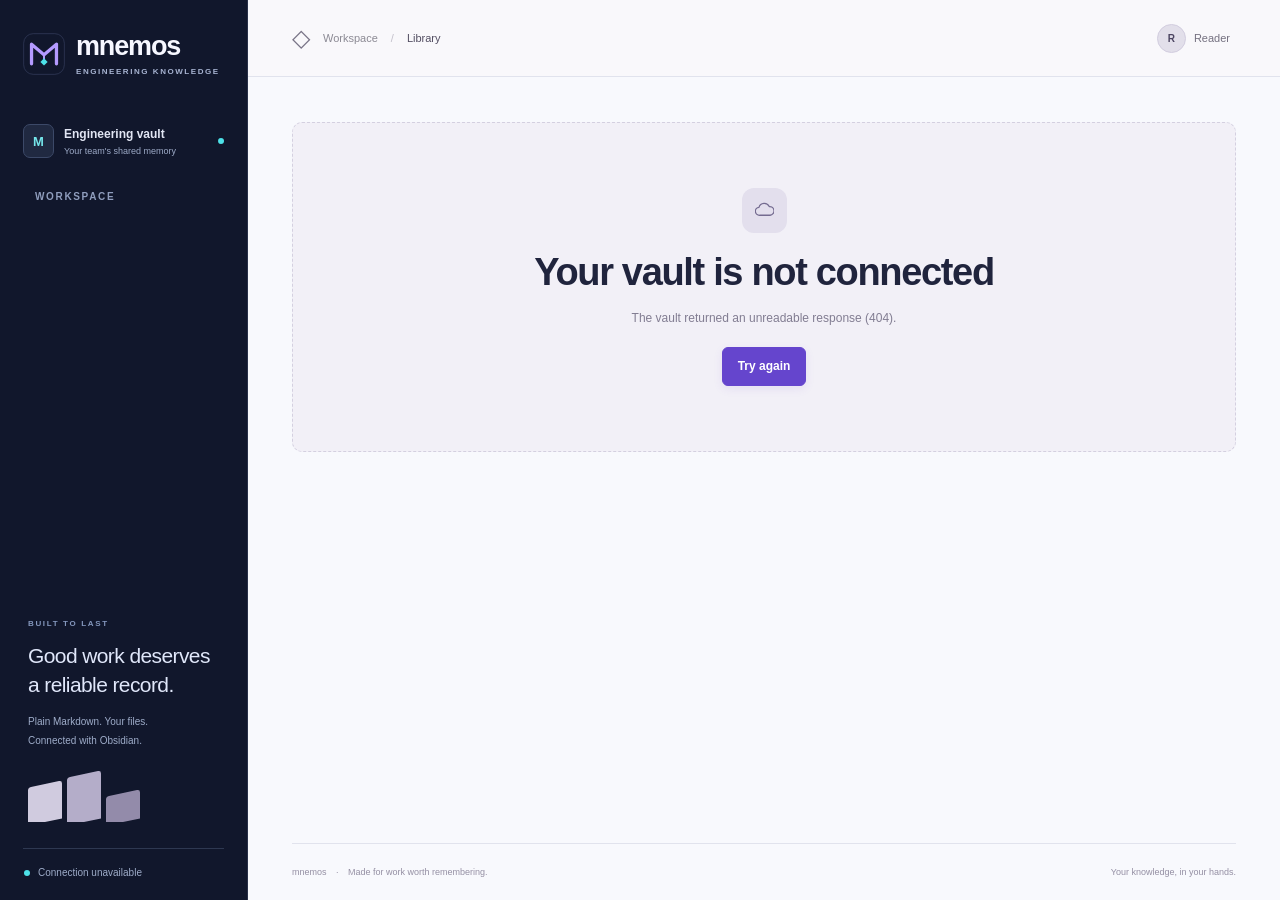
==== web/index.html @ edeca9cc "Introduce midnight violet cyan Mnemos identity" ====
<!doctype html>
<html lang="en">
<head>
  <meta charset="utf-8">
  <meta name="viewport" content="width=device-width, initial-scale=1">
  <meta name="theme-color" content="#11172c">
  <link rel="icon" type="image/svg+xml" href="mnemos-icon.svg">
  <link rel="apple-touch-icon" href="mnemos-icon.png">
  <meta name="description" content="Mnemos — a searchable, portable home for engineering knowledge.">
  <title>Mnemos · Engineering knowledge</title>
  <link rel="icon" href="data:image/svg+xml,%3Csvg xmlns='http://www.w3.org/2000/svg' viewBox='0 0 40 40'%3E%3Crect width='40' height='40' rx='10' fill='%231b4549'/%3E%3Cpath d='M9 29V11h5l6 9 6-9h5v18h-6V20l-5 7-5-7v9z' fill='%23e9edc5'/%3E%3C/svg%3E">
  <link rel="stylesheet" href="style.css">
  <script src="config.js"></script>
  <script src="app.js" defer></script>
</head>
<body>
  <a class="skip-link" href="#main">Skip to content</a>
  <div class="shell">
    <aside class="sidebar" aria-label="Main navigation">
      <a class="brand" href="#library" aria-label="Mnemos home"><span class="brand-mark" aria-hidden="true"><img src="mnemos-icon.svg" width="42" height="42" alt=""></span><span>mnemos<span class="brand-caption">ENGINEERING KNOWLEDGE</span></span></a>
      <div class="workspace-label"><span class="workspace-icon">M</span><span>Engineering vault<small>Your team's shared memory</small></span><span class="live-dot" title="Vault connection"></span></div>
      <span class="nav-label">WORKSPACE</span>
      <nav id="navigation"></nav>
      <div class="sidebar-note"><span class="eyebrow">BUILT TO LAST</span><p>Good work deserves<br>a reliable record.</p><span>Plain Markdown. Your files.<br>Connected with Obsidian.</span><div class="note-decoration" aria-hidden="true"><i></i><i></i><i></i></div></div>
      <div class="sidebar-bottom"><span class="storage-indicator"></span><span id="connection-label">Connecting to your vault…</span></div>
    </aside>
    <div class="workspace">
      <header class="topbar"><div class="breadcrumb"><span class="breadcrumb-mark" aria-hidden="true">◇</span><span>Workspace</span><span class="slash">/</span><strong id="breadcrumb-view">Library</strong></div><div class="account-controls"><span id="preview-badge" class="preview-badge" hidden>Reader preview · sample library</span><button id="account-button" class="account-button" type="button"><span id="account-avatar" class="avatar">R</span><span id="account-role">Reader</span></button></div></header>
      <main id="main" tabindex="-1"><div class="initial-loading"><span class="loader"></span><h1>Opening your knowledge vault</h1><p>Bringing your documentation together.</p></div></main>
      <footer class="page-footer"><span>mnemos <span class="footer-dot">·</span> Made for work worth remembering.</span><span id="footer-version">Your knowledge, in your hands.</span></footer>
    </div>
  </div>
  <div id="overlay-root"></div>
  <div id="toast" class="toast" role="status" aria-live="polite" hidden></div>
</body>
</html>
---- web/style.css ----
:root{--ink:#20243d;--muted:#626981;--primary:#6545cd;--primary-soft:#eee9fb;--line:#e1e3ed;--paper:#f8f9fd;--white:#fff;--warm:#f0f1f8;--accent:#d9cff8;--navy:#11172c;--cyan:#4de1e8;--shadow:0 16px 60px #141c3710;font-family:Inter,-apple-system,BlinkMacSystemFont,"Segoe UI",sans-serif;color:var(--ink);background:var(--paper);font-synthesis:none;font-size:14px}*{box-sizing:border-box}body{margin:0}button,input,textarea,select{font:inherit}button,a,input,textarea,select{-webkit-tap-highlight-color:transparent}button,a{touch-action:manipulation}button{cursor:pointer}button:disabled{cursor:wait;opacity:.55}a{color:var(--primary)}a,button,input,textarea,select{outline-offset:4px}a:focus-visible,button:focus-visible,input:focus-visible,textarea:focus-visible,select:focus-visible{outline:2px solid #4e3f7a}button svg,button .icon{pointer-events:none}button{color:inherit}button .icon{flex-shrink:0}.icon{width:19px;height:19px;display:inline-block;vertical-align:middle;fill:none;stroke:currentColor;stroke-width:1.6;stroke-linecap:round;stroke-linejoin:round}h1,h2,h3,h4,p{margin-top:0}h1,h2,h3{letter-spacing:-.035em}h1{font-size:38px;line-height:1.2;font-weight:650;margin-bottom:12px}h2{font-size:24px;line-height:1.3}h3{font-size:18px;line-height:1.4}p{line-height:1.7}button,.button{transition:background .15s,border-color .15s,box-shadow .15s,transform .15s}.shell{display:flex;min-height:100vh}.sidebar{width:248px;position:fixed;left:0;top:0;height:100vh;display:flex;flex-direction:column;padding:31px 23px 22px;border-right:1px solid var(--line);background:#eeedf3;z-index:15}.brand{display:flex;gap:11px;align-items:center;text-decoration:none;color:var(--ink);font-size:27px;font-weight:650;letter-spacing:-1.3px}.brand-mark{width:37px;height:40px;background:#2d234b;border-radius:10px;display:grid;place-items:center;flex:none;transform:rotate(-3deg)}.brand-mark svg{height:30px;width:30px;fill:#d1c9ea;transform:rotate(3deg)}.brand-caption{display:block;font-size:8px;font-weight:650;letter-spacing:1.4px;margin-top:5px;color:#757180}.workspace-label{display:flex;align-items:center;gap:10px;margin-top:48px;margin-bottom:33px;font-size:12px;font-weight:600}.workspace-icon{font-size:13px;font-weight:700;border:1px solid #d6d4dd;background:#fff;border-radius:7px;width:31px;height:34px;display:grid;place-items:center;box-shadow:0 2px 2px #1f183304}.workspace-label small{font-size:9px;display:block;color:var(--muted);font-weight:400;margin-top:5px}.live-dot{width:6px;height:6px;flex:none;background:#786f92;border-radius:100%;margin-left:auto}.nav-label,.eyebrow{font-size:10px;letter-spacing:1.65px;font-weight:650}.nav-label{color:#8a8891;margin:0 12px 13px}nav{display:flex;flex-direction:column;gap:6px}.nav-item{display:flex;gap:12px;align-items:center;padding:12px 13px;border:0;border-radius:7px;background:none;width:100%;font-size:13px;color:#656170;text-align:left;text-decoration:none;font-weight:500}.nav-item .count{margin-left:auto;background:#ffffff80;color:#5c5572;padding:2px 6px;border-radius:4px;font-size:10px}.nav-item:hover{background:#e5e3ec}.nav-item.active{background:#dedae9;color:#31274d}.nav-divider{height:1px;background:var(--line);margin:17px 13px}.sidebar-note{margin:auto 5px 26px;padding-top:45px;position:relative;overflow:hidden}.sidebar-note .eyebrow{font-size:8px;color:#8c8993}.sidebar-note p{font-family:Georgia,serif;font-size:23px;line-height:1.25;letter-spacing:-.6px;color:#49435b;margin:13px 0}.sidebar-note>span:last-of-type{font-size:10px;color:#898790;line-height:1.8}.note-decoration{height:50px;display:flex;gap:5px;align-items:flex-end;margin-top:22px}.note-decoration i{width:34px;height:38px;background:#d0cbdf;border-radius:3px 3px 0 0;transform:skewY(-12deg)}.note-decoration i:nth-child(2){height:48px;background:#b4adc9}.note-decoration i:nth-child(3){height:29px;background:#938baa}.sidebar-bottom{border-top:1px solid #d9d6e2;padding:18px 1px 0;display:flex;gap:8px;align-items:center;font-size:10px;color:#797681}.storage-indicator{height:6px;width:6px;border-radius:100%;background:#6e648b}.workspace{margin-left:248px;width:calc(100% - 248px);min-width:0;display:flex;flex-direction:column}.topbar{height:77px;display:flex;align-items:center;justify-content:space-between;padding:0 44px;border-bottom:1px solid var(--line);background:#f9f8fb;gap:15px}.breadcrumb{display:flex;align-items:center;gap:13px;font-size:11px;color:#8c8a94}.breadcrumb strong{font-weight:500;color:#534e62}.breadcrumb-mark{font-size:24px;color:#787386;line-height:0}.breadcrumb .slash{color:#c3c0cb}.account-controls{display:flex;align-items:center;gap:18px}.account-button{display:flex;gap:8px;align-items:center;border:0;background:transparent;font-size:11px;color:#757180}.avatar{background:#e2dfea;border:1px solid #d2cddf;width:29px;height:29px;display:grid;place-items:center;border-radius:50%;color:#4c4562;font-size:10px;font-weight:600}.preview-badge{font-size:10px;color:#7a7782;background:#ebe9f2;padding:7px 9px;border:1px solid #dbd7e6;border-radius:5px}main{padding:45px 44px 36px;flex:1;width:100%;max-width:1530px;margin:0 auto}.page-heading{display:flex;justify-content:space-between;gap:25px;align-items:flex-start;margin-bottom:26px}.page-heading .eyebrow{color:#807b8f;display:block;margin-bottom:14px}.page-heading p{color:var(--muted);font-size:13px;max-width:640px;margin:0}.page-heading .button{margin-top:25px;flex:none}.button{display:inline-flex;align-items:center;justify-content:center;gap:8px;border:1px solid #d6d3df;background:white;text-decoration:none;padding:10px 15px;border-radius:6px;font-size:12px;font-weight:550;min-height:39px;white-space:nowrap}.button:hover{border-color:#9b95ad;background:#f1eff7}.button.primary{background:#332756;color:white;border-color:#332756;box-shadow:0 2px 2px #2b23430c}.button.primary:hover{background:#271c48}.button.secondary{background:transparent}.button.small{padding:7px 11px;font-size:11px;min-height:33px}.button.danger{color:#a24136}.button.text{background:transparent;border-color:transparent;box-shadow:none;padding-left:4px;padding-right:4px;color:var(--primary)}.button .icon{width:15px;height:15px}.welcome-strip{background:#241c3a;color:#e9e7ef;border-radius:10px;padding:25px 29px;position:relative;overflow:hidden;display:flex;justify-content:space-between;gap:30px;margin-bottom:30px;min-height:127px}.welcome-strip .eyebrow{color:#aea9bd;font-size:9px;letter-spacing:1.7px}.welcome-strip h2{font-size:22px;font-weight:500;margin:9px 0 8px;letter-spacing:-.6px}.welcome-strip p{margin:0;color:#a09bb0;font-size:11px;max-width:520px}.welcome-decoration{display:flex;align-items:center;gap:0;min-width:138px;opacity:.7;transform:translate(1px,3px)}.welcome-decoration i{display:block;width:55px;height:62px;border:1px solid #a49bbd;transform:rotate(-22deg);margin-left:-19px;border-radius:7px}.welcome-decoration i:nth-child(2){height:73px;background:#928ba924}.welcome-decoration i:nth-child(3){height:84px;background:#988db82c}.stats{display:flex;gap:31px;margin-top:20px;padding-top:15px;border-top:1px solid #ffffff16}.stat{display:flex;gap:8px;align-items:baseline;color:#9892aa;font-size:10px}.stat strong{font-size:18px;font-weight:500;color:#dbd7e8}.search-box{position:relative;display:flex;align-items:center;background:white;border:1px solid #d5d2df;border-radius:8px;box-shadow:0 2px 6px #1c143503;margin-bottom:15px;min-height:59px;padding:0 19px;gap:13px}.search-box>.icon{width:21px;height:21px;color:#716a85;flex:none}.search-box input{width:100%;border:0;background:transparent;font-size:14px;padding:18px 0;color:var(--ink);outline:none}.search-box input::placeholder{color:#8f8c99}.search-box:focus-within{border-color:#837a9d;box-shadow:0 0 0 3px #c9c3db2b}.search-box kbd{border:1px solid #dfdde5;border-radius:4px;font:11px inherit;background:#f7f6fb;color:#938fa0;padding:2px 6px}.search-hint{font-size:10px;color:#928f99;margin:0 0 24px 2px}.search-hint span{color:#736e82}.library-toolbar{display:flex;justify-content:space-between;align-items:center;border-bottom:1px solid var(--line);padding-bottom:19px;margin-bottom:23px;gap:12px;flex-wrap:wrap}.filter-tabs{display:flex;gap:5px;flex-wrap:wrap}.filter-chip{border:1px solid transparent;border-radius:5px;background:transparent;color:#848090;padding:7px 10px;font-size:11px;white-space:nowrap}.filter-chip:hover{background:#ebe8f2}.filter-chip.active{background:#e3dfed;border-color:#d8d4e5;color:#453b61;font-weight:600}.toolbar-right{display:flex;align-items:center;gap:8px}.compact-select{max-width:180px;border:1px solid #dad7e4;border-radius:5px;background:#faf9fc;color:#625c75;padding:7px 27px 7px 10px;font-size:10px}.view-toggle{display:flex;border:1px solid #dbd8e5;border-radius:5px;padding:2px;background:#fff}.view-toggle button{border:0;border-radius:3px;display:grid;place-items:center;background:transparent;color:#9894a5;padding:4px 5px}.view-toggle button.active{background:#e6e3f0;color:#5a5175}.view-toggle .icon{height:14px;width:14px}.results-heading{display:flex;justify-content:space-between;align-items:center;margin-bottom:14px;gap:10px}.results-heading h2{font-size:13px;font-weight:600;letter-spacing:0;margin:0}.results-heading h2 span{font-size:10px;font-weight:400;color:#908c9c;margin-left:8px}.results-heading .result-note{font-size:10px;color:#938fa0}.document-grid{display:grid;grid-template-columns:repeat(3,minmax(0,1fr));gap:16px}.document-card{min-width:0;border:1px solid #dddae6;background:#fff;border-radius:8px;padding:21px;display:flex;flex-direction:column;position:relative;transition:border-color .2s,box-shadow .2s,transform .2s}.document-card:hover{border-color:#aea6c7;box-shadow:0 5px 20px #29223f07;transform:translateY(-2px)}.card-top{display:flex;align-items:center;justify-content:space-between;margin-bottom:20px;gap:10px}.type-icon{height:33px;width:33px;border-radius:8px;display:grid;place-items:center;border:1px solid #e2dfe9;background:#efedf5;color:#6f6883}.type-icon .icon{height:17px;width:17px}.type-icon.runbook{background:#ebe9f2;color:#665d83;border-color:#e0dcea}.type-icon.troubleshooting{background:#fbf1e3;color:#aa8751;border-color:#f0e6d4}.type-icon.decision{background:#ececf5;color:#777494;border-color:#e4e3ee}.type-icon.knowledge{background:#ece9f3;color:#736797;border-color:#e3dfed}.status{display:inline-flex;align-items:center;gap:4px;font-size:9px;padding:4px 6px;border-radius:4px;line-height:1.2;white-space:nowrap;font-weight:500}.status.verified{color:#655c80;background:#ece9f5}.status.review{color:#9a8052;background:#faf5e9}.status.draft{color:#7f7c87;background:#f0f0f2}.status .icon{width:10px;height:10px}.card-type{font-size:9px;letter-spacing:1.1px;color:#847f91;font-weight:550;text-transform:uppercase;margin-bottom:8px}.document-card h3{margin:0 0 10px;line-height:1.4;font-size:16px;font-weight:600;letter-spacing:-.3px}.card-title{background:none;border:0;padding:0;color:#2c263d;text-align:left;font:inherit;line-height:inherit}.card-title::after{content:"";position:absolute;inset:0;border-radius:8px}.card-title:focus-visible{outline:none}.document-card:focus-within{outline:2px solid #685d88;outline-offset:3px}.card-summary{font-size:11px;color:#837e90;line-height:1.75;margin:0 0 18px;display:-webkit-box;-webkit-line-clamp:3;-webkit-box-orient:vertical;overflow:hidden;min-height:57px}.card-tags{display:flex;flex-wrap:wrap;gap:5px;margin:auto 0 19px}.tag{font-size:9px;background:#f2f0f6;border:1px solid #e9e7f0;border-radius:4px;padding:3px 6px;color:#837e91;white-space:nowrap;max-width:100%;overflow:hidden;text-overflow:ellipsis}.card-footer{display:flex;align-items:center;justify-content:space-between;gap:8px;border-top:1px solid #ebe9f2;padding-top:13px;color:#9a95a7;font-size:9px}.card-project{display:flex;gap:5px;align-items:center;max-width:65%;overflow:hidden;text-overflow:ellipsis;white-space:nowrap}.card-project .icon{width:12px;height:12px;flex:none}.document-grid.list{grid-template-columns:1fr}.document-grid.list .document-card{display:grid;grid-template-columns:39px minmax(180px,1fr) minmax(150px,1.2fr) 130px;gap:8px 20px;padding:18px 20px;align-items:center}.document-grid.list .card-top{margin:0;display:contents}.document-grid.list .type-icon{grid-column:1;grid-row:1/3}.document-grid.list .status{position:absolute;right:20px;top:20px}.document-grid.list .card-type{grid-column:2;grid-row:1;margin:0;font-size:8px}.document-grid.list h3{grid-column:2;grid-row:2;margin:0}.document-grid.list .card-summary{grid-column:3;grid-row:1/3;min-height:0;margin:0;-webkit-line-clamp:2;padding-right:10px}.document-grid.list .card-tags{display:none}.document-grid.list .card-footer{grid-column:4;grid-row:2;border:0;padding:10px 0 0;justify-content:flex-end}.document-grid.list .card-project{display:none}.empty-state{text-align:center;border:1px dashed #d4d0e0;border-radius:10px;padding:65px 30px;background:#f2f0f7}.empty-state .empty-icon{display:grid;place-items:center;margin:0 auto 17px;width:45px;height:45px;background:#e3dfed;border-radius:12px;color:#746b90}.empty-state h3{font-size:18px;margin-bottom:8px}.empty-state p{color:#827d92;font-size:12px;margin-bottom:19px}.page-footer{margin:10px 44px 0;padding:23px 0;display:flex;justify-content:space-between;border-top:1px solid var(--line);font-size:9px;color:#948fa3;gap:20px}.footer-dot{padding:0 7px}.initial-loading{padding:100px 0;text-align:center}.initial-loading h1{font-size:20px;margin-top:22px}.initial-loading p{font-size:12px;color:var(--muted)}.loader{width:24px;height:24px;border:2px solid #d8d4e5;border-top-color:#564b75;border-radius:50%;display:inline-block;animation:spin 1s linear infinite}@keyframes spin{to{transform:rotate(360deg)}}.skip-link{position:fixed;top:-100px;left:15px;z-index:100;background:var(--primary);color:white;padding:10px 15px}.skip-link:focus{top:10px}.overlay{position:fixed;inset:0;background:#1f183266;z-index:40;display:flex;justify-content:flex-end;backdrop-filter:blur(3px)}.reader{width:min(850px,90vw);height:100%;background:#fff;box-shadow:-10px 0 80px #1a123220;display:flex;flex-direction:column;animation:slide-in .2s ease}.reader-toolbar{display:flex;align-items:center;justify-content:space-between;gap:10px;padding:18px 30px;border-bottom:1px solid #e5e3ec;background:#f8f7fb;flex:none}.reader-toolbar .document-location{font-size:10px;color:#868196;display:flex;gap:8px;align-items:center;overflow:hidden;white-space:nowrap;text-overflow:ellipsis}.reader-toolbar .document-location .icon{width:15px;height:15px;flex:none}.reader-actions{display:flex;gap:7px;align-items:center}.icon-button{height:32px;width:32px;display:grid;place-items:center;border:1px solid #dddae8;background:white;border-radius:5px;color:#706983}.icon-button:hover{background:#e9e6f3}.icon-button .icon{width:16px;height:16px}.reader-scroll{overflow-y:auto;padding:39px 55px 60px;overscroll-behavior:contain}.reader-type{display:flex;align-items:center;gap:12px;margin-bottom:22px}.reader-type .eyebrow{color:#7e7891;font-size:9px}.reader h1{font-size:33px;margin-bottom:16px;line-height:1.23}.reader-summary{font-size:14px;color:#7a738d;line-height:1.75;margin-bottom:23px}.reader-meta{display:grid;grid-template-columns:1fr 1fr;gap:17px 30px;padding:22px 0;border-block:1px solid #e0dcea;margin-bottom:17px;font-size:11px}.reader-meta div{display:flex;gap:10px;align-items:baseline}.reader-meta dt{font-size:10px;color:#89839b;min-width:53px}.reader-meta dd{margin:0;color:#5a5273}.reader-tag-list{display:flex;gap:7px;flex-wrap:wrap;margin-bottom:30px}.markdown{font-size:13px;line-height:1.85;color:#534b6b;overflow-wrap:anywhere}.markdown h1,.markdown h2,.markdown h3,.markdown h4{color:#2f2748;line-height:1.4}.markdown h1{font-size:26px;margin-top:28px}.markdown h2{font-size:20px;margin-top:30px;margin-bottom:12px;padding-top:6px}.markdown h3{font-size:16px;margin-top:23px;margin-bottom:10px}.markdown h4{font-size:14px;margin-top:20px;margin-bottom:8px}.markdown p{margin-bottom:14px;line-height:1.85}.markdown ul,.markdown ol{padding-left:24px;margin-bottom:19px}.markdown li{padding-left:3px;margin-bottom:5px}.markdown li>p{margin:0}.markdown code{font-family:ui-monospace,SFMono-Regular,Consolas,monospace;font-size:11px;background:#edebf4;color:#50476c;padding:2px 5px;border:1px solid #e2deed;border-radius:3px}.markdown pre{background:#251e38;color:#dad6e6;padding:20px;border-radius:7px;overflow:auto;font-size:11px;line-height:1.75;margin:18px 0 23px;white-space:pre}.markdown pre code{background:transparent;border:0;color:inherit;padding:0;font-size:inherit}.markdown blockquote{border-left:3px solid #ad9fd6;background:#f1eff8;padding:14px 18px;margin:20px 0;font-size:12px;color:#655a85;border-radius:0 5px 5px 0}.markdown blockquote p:last-child{margin-bottom:0}.markdown a{text-decoration-color:#988cbc;text-underline-offset:3px}.markdown a:hover{color:#22193e}.markdown hr{border:0;border-top:1px solid #e0dceb;margin:30px 0}.markdown .table-wrap{overflow:auto;margin:18px 0}.markdown table{border-collapse:collapse;width:100%;font-size:11px}.markdown th{text-align:left;background:#eeebf5;color:#4a3f6b;font-weight:600}.markdown th,.markdown td{border:1px solid #ddd9e9;padding:9px 12px}.markdown .task-box{display:inline-block;width:12px;height:12px;border:1px solid #9e95b9;border-radius:2px;vertical-align:-1px;margin-right:5px}.markdown .task-box.checked{background:#54467c;border-color:#54467c;color:white;line-height:10px;text-align:center;font-size:9px}.reader-footnote{margin-top:35px;padding:15px 18px;font-size:10px;color:#908ba1;background:#f6f4fa;border:1px solid #e9e6f1;border-radius:6px;line-height:1.8}.modal-overlay{align-items:center;justify-content:center;padding:24px}.modal{background:#fff;border-radius:12px;padding:30px;max-width:440px;width:100%;box-shadow:var(--shadow);position:relative}.modal>.icon-button{position:absolute;right:18px;top:18px}.modal h2{font-size:23px;margin:20px 0 10px}.modal p{font-size:12px;color:var(--muted)}.modal .button.primary{width:100%;margin-top:8px}.field{display:flex;flex-direction:column;gap:8px;margin-bottom:20px;min-width:0}.field label,.field-label{font-size:11px;font-weight:550;color:#4b4267}.field label .optional{color:#948caa;font-weight:400;margin-left:4px}.field input,.field textarea,.field select{border:1px solid #d7d3e4;border-radius:6px;background:white;color:#393055;min-height:40px;padding:10px 12px;font-size:12px;width:100%}.field input::placeholder,.field textarea::placeholder{color:#9891ad}.field textarea{resize:vertical;line-height:1.8;min-height:100px}.field textarea.code-editor{font-family:ui-monospace,SFMono-Regular,Consolas,monospace;font-size:11px;min-height:410px;tab-size:2}.field small{font-size:10px;color:#8e88a2;line-height:1.6}.form-row{display:grid;grid-template-columns:1fr 1fr;gap:17px}.form-layout{display:grid;grid-template-columns:minmax(0,1fr) 255px;gap:25px;align-items:start}.panel{border:1px solid #dad6e6;border-radius:9px;background:white;padding:26px}.panel h2{font-size:17px;margin-bottom:8px}.panel>p{font-size:11px;color:#877fa0;margin-bottom:23px}.form-heading{display:flex;justify-content:space-between;align-items:center;gap:10px;margin:8px 0 12px}.form-heading .field-label{margin:0}.editor-tabs{display:flex;gap:3px;background:#ece9f4;border:1px solid #e2deed;border-radius:5px;padding:3px}.editor-tabs button{border:0;background:none;border-radius:3px;padding:5px 10px;font-size:10px;color:#80779b}.editor-tabs button.active{background:#fff;color:#4b406c;box-shadow:0 1px 3px #40336613}.editor-preview{border:1px solid #d9d4e8;border-radius:6px;padding:23px;min-height:410px;margin-bottom:20px;background:#faf9fd}.form-actions{display:flex;justify-content:space-between;align-items:center;gap:12px;margin-top:8px}.form-actions>span{color:#887fa3;font-size:10px;line-height:1.6}.guide-panel{padding:23px;background:#ece9f4;border:1px solid #dad5e9;border-radius:8px}.guide-panel .eyebrow{color:#716596;font-size:9px}.guide-panel h3{font-family:Georgia,serif;font-size:24px;font-weight:400;color:#463a69;margin:17px 0 10px;letter-spacing:-.7px;line-height:1.3}.guide-panel p{font-size:11px;color:#7f769b}.guide-list{margin:23px 0 0;padding:0;list-style:none}.guide-list li{display:flex;gap:12px;border-top:1px solid #d5cfe7;padding:16px 0;font-size:10px;color:#7d739b;line-height:1.7}.guide-list li strong{display:block;font-size:11px;color:#504376;font-weight:550;margin-bottom:3px}.guide-list .icon{width:16px;height:16px;color:#8274ac;flex:none;margin-top:3px}.notice{display:flex;gap:10px;align-items:flex-start;border:1px solid #ddd9e9;background:#f1eff8;color:#746a92;border-radius:6px;padding:13px 15px;font-size:11px;line-height:1.7;margin:17px 0}.notice .icon{width:16px;height:16px;flex:none;margin-top:1px}.notice.error{border-color:#eed6cd;background:#fff4ef;color:#a56b58}.notice.success{border-color:#d4cee7;background:#efecf8;color:#675a8d}.workflow-grid{display:grid;grid-template-columns:repeat(2,minmax(0,1fr));gap:20px}.workflow-card{border:1px solid #dad5e7;border-radius:9px;padding:25px;background:white}.workflow-card h3{font-size:19px;line-height:1.4;margin:19px 0 10px}.workflow-card>p{font-size:12px;color:#7e7696;line-height:1.75;min-height:43px}.workflow-card-top{display:flex;justify-content:space-between;align-items:center}.workflow-card-top>.type-icon{background:#e9e5f3;color:#675992;border-color:#dad5ea}.workflow-steps-preview{display:flex;align-items:center;margin:24px 0}.workflow-steps-preview .step-dot{width:25px;height:25px;border-radius:50%;background:#ebe7f5;border:1px solid #d2cbe7;display:grid;place-items:center;font-size:9px;color:#716498}.workflow-steps-preview .step-line{width:25px;height:1px;background:#c9c0e2}.workflow-card-footer{border-top:1px solid #e3dfef;padding-top:17px;display:flex;align-items:center;justify-content:space-between;gap:10px}.workflow-card-footer>span{font-size:10px;color:#9189a9}.workflow-step{margin:0 0 13px;border:1px solid #d8d3e9;border-radius:8px;padding:19px;display:flex;gap:15px;background:#fcfbfe}.workflow-step>.step-number{height:28px;width:28px;border-radius:7px;display:grid;place-items:center;font-size:11px;background:#e6e1f4;color:#5b4b8c;flex:none}.workflow-step h3{font-size:14px;margin:2px 0 8px}.workflow-step .step-content{min-width:0;width:100%}.workflow-step p{font-size:10px;color:#7c709e;margin-bottom:8px}.workflow-step .step-dependencies{font-size:9px;color:#857aa6;margin-top:10px;line-height:1.8}.workflow-step .document-link{display:inline-flex;gap:5px;align-items:center;border:0;padding:0;background:none;color:#4c3a81;font-size:11px;text-align:left}.workflow-step .document-link .icon{width:12px;height:12px}.workflow-plan{margin-top:24px}.workflow-plan textarea{width:100%;min-height:230px;font-family:ui-monospace,SFMono-Regular,Consolas,monospace;font-size:10px;background:#f1eef9;border:1px solid #d4cee7;border-radius:6px;padding:17px;line-height:1.8;color:#5d4e8b;resize:vertical}.settings-layout{display:grid;grid-template-columns:minmax(0,1.45fr) minmax(260px,.8fr);gap:24px;align-items:start}.settings-layout .panel{margin-bottom:24px}.panel-heading{display:flex;align-items:center;gap:10px;margin-bottom:22px}.panel-heading .icon{width:18px;height:18px;color:#74659f}.panel-heading h2{margin:0}.path-display{background:#f1eff8;border:1px solid #e2deed;padding:12px;border-radius:5px;color:#6c5d97;font-family:ui-monospace,SFMono-Regular,Consolas,monospace;font-size:10px;line-height:1.8;overflow-wrap:anywhere;margin:9px 0 17px}.backup-choice{display:grid;grid-template-columns:1fr 1fr;gap:10px;margin:14px 0 22px}.backup-choice label{cursor:pointer;display:flex;align-items:flex-start;gap:9px;border:1px solid #d7d2e7;border-radius:6px;padding:15px 12px;font-size:11px;color:#5c4f83}.backup-choice label:has(input:checked){border-color:#8878b7;background:#ebe8f6}.backup-choice input{accent-color:#56448c;margin:1px 0 0}.backup-choice strong{display:block;font-size:11px;font-weight:550}.backup-choice small{display:block;font-size:9px;color:#8f86a9;margin-top:5px;line-height:1.5}.backup-row{display:flex;justify-content:space-between;align-items:center;gap:12px;padding:14px 0;border-top:1px solid #e3dfef;font-size:10px;color:#75689c}.backup-row strong{display:block;font-size:11px;color:#5d4f87;font-weight:500;margin-bottom:4px}.backup-row span.path{font-size:9px;overflow-wrap:anywhere;display:block;max-width:240px}.backup-history-heading{display:flex;justify-content:space-between;align-items:center;gap:10px;margin:27px 0 12px}.backup-history-heading h3{font-size:13px;margin:0;letter-spacing:0}.backup-empty{font-size:10px;color:#8e85aa;background:#f4f2fa;border:1px dashed #dad5e9;padding:20px;border-radius:5px;line-height:1.8}.settings-fact{display:flex;justify-content:space-between;align-items:center;gap:15px;font-size:10px;color:#877ca7;padding:12px 0;border-bottom:1px solid #e6e3f1}.settings-fact strong{color:#584984;font-size:11px;font-weight:500;text-align:right}.role-grid{display:grid;grid-template-columns:55px 1fr;gap:11px;font-size:10px;line-height:1.6;color:#80759f;margin-top:19px}.role-grid dt{font-weight:600;color:#5e5089}.role-grid dd{margin:0}.toast{position:fixed;left:calc(50% + 124px);transform:translateX(-50%);bottom:28px;z-index:70;max-width:calc(100vw - 40px);background:#2e254a;color:#e9e5f5;border:1px solid #584f73;padding:13px 20px;border-radius:7px;box-shadow:0 8px 40px #1f163925;font-size:12px;line-height:1.6}.toast.error{background:#6f4835;border-color:#987054;color:#fff3e4}.readonly-panel{max-width:640px}.readonly-panel h2{margin-top:17px}.static-information{background:#f0edf7;border:1px solid #d9d4e9;border-radius:8px;padding:24px;line-height:1.8;color:#706495;font-size:12px;margin-bottom:25px}.static-information strong{color:#4e3f7b}.static-information code{color:#58478a;background:#e4dff2;padding:2px 5px;border-radius:3px;font-size:11px}.inline-count{background:#e9e5f3;border:1px solid #dbd6e9;color:#7b6ea2;padding:3px 7px;border-radius:4px;font-size:9px}.sample-label{font-size:9px;color:#887ea4;margin-top:9px}.locked-badge{font-size:9px;border:1px solid #d8d3e8;padding:4px 6px;border-radius:4px;color:#7a6d9f}.account-summary{display:flex;align-items:center;gap:13px;margin:17px 0 24px}.account-summary .avatar{width:40px;height:40px;font-size:15px}.account-summary strong{font-size:14px;font-weight:550}.account-summary small{display:block;font-size:11px;color:#877ea3;margin-top:5px}.dialog-actions{display:flex;gap:8px;justify-content:flex-end;margin-top:22px}.dialog-actions .button.primary{width:auto;margin:0}.sr-only{position:absolute;width:1px;height:1px;padding:0;margin:-1px;overflow:hidden;clip:rect(0,0,0,0);white-space:nowrap;border:0}[hidden]{display:none!important}@keyframes slide-in{from{transform:translateX(30px);opacity:.6}to{transform:translateX(0);opacity:1}}@media(min-width:1600px){main{padding-top:55px}.document-grid{grid-template-columns:repeat(3,minmax(0,1fr))}.document-card{padding:25px}.card-summary{font-size:12px}.document-card h3{font-size:18px}.welcome-strip{padding:30px 35px}.welcome-strip h2{font-size:25px}}@media(max-width:1200px){.sidebar{width:218px;padding:28px 18px 20px}.workspace{margin-left:218px;width:calc(100% - 218px)}.brand{font-size:25px}.brand-caption{font-size:7px}.topbar{padding:0 30px}main{padding:35px 30px}.document-grid{grid-template-columns:repeat(2,minmax(0,1fr))}.page-footer{margin-inline:30px}.form-layout{grid-template-columns:minmax(0,1fr) 220px;gap:18px}.guide-panel{padding:20px}.panel{padding:23px}.settings-layout{grid-template-columns:minmax(0,1fr)}.settings-aside{display:grid;grid-template-columns:1fr 1fr;gap:20px}.settings-aside .panel{margin:0}.toast{left:calc(50% + 109px)}.filter-chip{padding:6px 7px}.document-grid.list .document-card{grid-template-columns:33px minmax(150px,1fr) minmax(140px,1fr);gap:8px 15px}.document-grid.list .card-summary{padding-right:0}.document-grid.list .status{display:none}.document-grid.list .card-footer{display:none}}@media(max-width:960px){.sidebar{width:195px;padding:25px 14px 20px}.workspace{margin-left:195px;width:calc(100% - 195px)}.brand{font-size:23px;gap:9px}.brand-mark{width:32px;height:35px}.brand-caption{font-size:6px;letter-spacing:1.1px}.workspace-label{font-size:11px;gap:7px}.workspace-label small{font-size:8px}.nav-item{font-size:12px;padding:11px}.sidebar-note p{font-size:21px}.topbar{padding:0 25px;height:69px}main{padding:30px 25px}.page-heading{gap:17px}h1{font-size:30px}.page-heading .button{font-size:10px;padding:9px 11px}.page-heading p{font-size:12px}.welcome-strip{padding:23px}.welcome-strip h2{font-size:20px}.welcome-decoration{display:none}.filter-tabs{gap:3px}.filter-chip{font-size:10px}.page-footer{margin-inline:25px}.form-layout{grid-template-columns:1fr}.guide-panel{display:none}.workflow-grid{grid-template-columns:1fr}.preview-badge{max-width:120px;font-size:8px;line-height:1.4}.account-controls{gap:7px}.account-button{font-size:10px}.toast{left:calc(50% + 97px)}.reader-scroll{padding:30px 35px}.settings-aside{grid-template-columns:1fr}.document-card{padding:18px}.document-card h3{font-size:15px}.card-summary{font-size:10px}}@media(max-width:720px){.sidebar{position:sticky;width:100%;height:auto;top:0;padding:13px 20px 0;box-shadow:0 3px 18px #241e3506;border-right:0;border-bottom:1px solid #d8d4e5;display:block;background:#eeecf4}.shell{display:block}.brand{font-size:23px;gap:8px;max-width:170px}.brand-mark{height:30px;width:29px;border-radius:7px}.brand-mark svg{width:25px;height:25px}.brand-caption{font-size:6px;margin-top:3px}.workspace-label,.nav-label,.sidebar-note,.sidebar-bottom,.nav-divider{display:none}.workspace{width:100%;margin-left:0}nav{flex-direction:row;gap:15px;margin-top:14px;overflow:auto;scrollbar-width:none}.nav-item{width:auto;gap:6px;padding:10px 3px 12px;border-radius:0;border-bottom:2px solid transparent;font-size:10px;flex-shrink:0}.nav-item .icon{width:14px;height:14px}.nav-item.active{background:transparent;color:#403367;border-bottom-color:#5f5287}.nav-item .count{font-size:8px;padding:1px 4px}.topbar{height:48px;padding:0 20px}.breadcrumb{font-size:9px;gap:8px}.breadcrumb-mark{font-size:20px}.account-controls{position:absolute;right:18px;top:15px;gap:9px;z-index:20}.account-button{font-size:9px}.avatar{height:27px;width:27px}.preview-badge{font-size:8px;max-width:105px;padding:4px 6px}.topbar:has(.preview-badge:not([hidden])) .breadcrumb{max-width:100%}main{padding:27px 20px 25px}.page-heading{margin-bottom:24px;gap:10px}.page-heading .eyebrow{font-size:8px;letter-spacing:1.4px;margin-bottom:10px}h1{font-size:29px;letter-spacing:-1px}.page-heading p{font-size:11px;line-height:1.8}.page-heading .button{font-size:9px;padding:8px;gap:5px;margin-top:21px;min-height:34px}.page-heading .button .icon{height:12px;width:12px}.welcome-strip{padding:22px;margin-bottom:24px;border-radius:8px;min-height:0}.welcome-strip .eyebrow{font-size:8px}.welcome-strip h2{font-size:20px;line-height:1.4;margin-top:9px}.welcome-strip p{font-size:10px;line-height:1.8}.stats{gap:20px}.stat{font-size:9px;gap:6px}.stat strong{font-size:17px}.search-box{min-height:53px;padding:0 15px;gap:9px}.search-box input{font-size:12px;padding:16px 0}.search-box>.icon{width:18px;height:18px}.search-hint{font-size:9px;line-height:1.7;margin-bottom:21px}.library-toolbar{gap:13px;padding-bottom:15px}.filter-tabs{gap:3px}.filter-chip{padding:6px 7px;font-size:10px}.toolbar-right{margin-left:auto}.compact-select{font-size:9px;padding-top:6px;padding-bottom:6px}.document-grid{gap:12px}.document-card{padding:16px}.card-top{margin-bottom:15px}.type-icon{height:29px;width:29px}.type-icon .icon{height:15px;width:15px}.status{font-size:8px;padding:3px 5px}.document-card h3{font-size:14px}.card-type{font-size:8px;letter-spacing:.8px}.card-summary{font-size:10px;line-height:1.7;margin-bottom:15px;min-height:51px}.card-tags{margin-bottom:15px;gap:4px}.tag{font-size:8px;padding:3px 5px}.card-footer{font-size:8px;padding-top:11px;align-items:flex-start}.card-project{max-width:52%}.page-footer{margin-inline:20px;font-size:8px;line-height:1.7;padding:18px 0}.page-footer>span:last-child{display:none}.results-heading h2{font-size:12px}.results-heading .result-note{font-size:9px}.results-heading h2 span{font-size:9px}.reader{width:100vw}.reader-toolbar{padding:14px 20px}.reader-scroll{padding:29px 24px 50px}.reader h1{font-size:28px}.reader-summary{font-size:13px}.reader-meta{font-size:10px;gap:14px 20px}.reader-meta dt{font-size:9px;min-width:45px}.reader-meta div{gap:7px}.reader-actions .button{font-size:9px;padding:6px 8px}.reader-toolbar .document-location{font-size:9px;max-width:50%}.form-row{gap:12px}.panel{padding:21px}.form-actions{align-items:flex-start}.form-actions>span{font-size:9px}.field{margin-bottom:18px}.field label,.field-label{font-size:10px}.field input,.field textarea,.field select{font-size:11px}.settings-layout{gap:0}.workflow-card{padding:22px}.workflow-card h3{font-size:18px}.toast{left:50%;bottom:20px;font-size:11px;width:max-content;max-width:calc(100vw - 35px)}.document-grid.list .document-card{grid-template-columns:32px 1fr;gap:7px 12px}.document-grid.list .card-summary{grid-column:2;grid-row:3;font-size:10px}.document-grid.list .type-icon{grid-row:1/4}.reader-footnote{font-size:9px}.markdown{font-size:12px}.backup-choice label{padding:13px 10px}.backup-choice strong{font-size:10px}.backup-choice small{font-size:8px}.settings-fact{font-size:10px}}@media(max-width:420px){main{padding-inline:16px}.document-grid{grid-template-columns:1fr}.document-card{padding:20px}.document-card h3{font-size:17px}.card-summary{font-size:11px;min-height:0;-webkit-line-clamp:2}.card-top{margin-bottom:15px}.card-footer{font-size:9px}.card-project{max-width:65%}.card-type{font-size:9px}.tag{font-size:9px}.status{font-size:9px}.card-tags{margin-top:0}.page-heading .button span{display:none}.page-heading .button{height:33px;width:33px}.page-heading .button .icon{height:16px;width:16px}h1{font-size:27px}.stats{gap:15px}.stat{font-size:8px}.form-row{grid-template-columns:1fr;gap:0}.reader-meta{grid-template-columns:1fr}.reader-meta div{justify-content:space-between}.reader-meta dd{text-align:right}.backup-choice{grid-template-columns:1fr}.account-button>span:last-child{display:none}.preview-badge{max-width:98px}.document-grid.list .card-summary{min-height:0}}@media(prefers-reduced-motion:reduce){*{animation:none!important;transition:none!important;scroll-behavior:auto!important}}

.import-control{display:flex;justify-content:space-between;align-items:center;gap:15px;padding:14px 16px;background:#f1eff7;border:1px dashed #c9c3dc;border-radius:7px;margin-bottom:24px}.import-control strong{display:block;font-size:11px;font-weight:550;color:#544975;margin-bottom:5px}.import-control p{font-size:9px;color:#857d9d;line-height:1.7;margin:0}.import-control .button{cursor:pointer;font-size:10px}.reader-source-list{margin:25px 0;padding-top:20px;border-top:1px solid #dedbe9}.reader-source-list h2{font-size:15px;margin-bottom:12px}.reader-source-list ul{padding-left:17px;font-size:11px;line-height:1.8}.reader-source-list li{margin-bottom:8px;overflow-wrap:anywhere}@media(max-width:420px){.import-control{display:block}.import-control .button{margin-top:12px}}

.example-tag{font-size:7px;text-transform:none;letter-spacing:.2px;background:#f3f1e7;color:#9c916d;border:1px solid #eae5d5;border-radius:3px;padding:2px 4px;margin-left:7px;vertical-align:1px;white-space:nowrap}.document-grid.list .example-tag{font-size:7px}

/* Secondary information remains readable on the light paper background. */
.card-summary{color:#6e697d}.card-type{color:#716b83}.tag{color:#68617d}.card-footer{color:#716b83}.page-heading p{color:#6f6a7d}.search-hint{color:#767089}.results-heading .result-note{color:#79738c}.results-heading h2 span{color:#79738c}.field small{color:#746b8e}.guide-panel p,.guide-list li{color:#695e88}.form-actions>span{color:#746a91}.panel>p{color:#746b8e}.reader-summary{color:#68607f}.reader-meta dt{color:#71688b}.reader-footnote{color:#756d8d}.example-tag{color:#857651}.sample-label{color:#746a91}.import-control p{color:#756c90}

/* Cloud handoff keeps the selection and the outbound action visibly separate. */
.handoff-steps{display:grid;grid-template-columns:repeat(3,minmax(0,1fr));gap:20px;margin:0 0 28px}.handoff-steps>div{padding:19px 0;border-top:1px solid #d7d2e4}.handoff-steps>div>span{display:inline-grid;place-items:center;font-size:10px;color:#675b8a;border:1px solid #d1cbe4;background:#e8e4f3;border-radius:6px;height:26px;width:28px;margin-bottom:13px}.handoff-steps strong{display:block;font-size:12px;color:#4a3e6c;font-weight:550;margin-bottom:7px}.handoff-steps p{font-size:11px;color:#766e8f;line-height:1.7;margin:0}.handoff-bottom{display:grid;grid-template-columns:1fr 1fr;gap:22px;margin-top:24px}.handoff-bottom .panel{margin:0}.handoff-note{font-size:10px;color:#776d94;line-height:1.8;margin:15px 0 0}.handoff-selection{margin-bottom:25px}.handoff-selection .form-heading h2{margin:0}.handoff-selection-tools{display:flex;gap:10px}.handoff-source-list{border-top:1px solid #ded9eb}.handoff-source{display:grid;grid-template-columns:22px 1fr;gap:14px;padding:21px 0;border-bottom:1px solid #ded9eb}.handoff-checkbox{padding-top:3px;cursor:pointer}.handoff-checkbox input{width:16px;height:16px;accent-color:#584983;margin:0}.handoff-source-title{display:inline-flex;align-items:center;gap:7px;border:0;padding:0;background:none;font-weight:550;font-size:13px;text-align:left;color:#423665;line-height:1.6}.handoff-source-title:hover{text-decoration:underline;text-underline-offset:3px}.handoff-source-title .icon{width:12px;height:12px;flex:none}.handoff-source p{margin:6px 0 10px;font-size:11px;color:#766d91;line-height:1.75}.handoff-source-meta{display:flex;gap:10px;align-items:center;flex-wrap:wrap;font-size:9px;color:#786d9a}.handoff-source-meta .example-tag{margin-left:0}.handoff-export-bar{display:flex;justify-content:space-between;align-items:center;gap:15px;margin-top:22px}.handoff-export-bar>span{font-size:10px;color:#776d94}.handoff-export-bar>span strong{color:#4d3d7b;font-weight:600}.handoff-export-bar>div{display:flex;gap:7px;flex-wrap:wrap}.handoff-context-preview{margin-top:20px;border:1px solid #d5cfe7;border-radius:6px;background:#f2f0f9}.handoff-context-preview summary{padding:13px 15px;cursor:pointer;font-size:10px;color:#625587}.handoff-context-preview pre{white-space:pre-wrap;font-size:10px;line-height:1.8;color:#695d8e;margin:0;padding:5px 17px 20px;max-height:330px;overflow:auto}

/* Standalone, local-only setup wizard. */
.setup-page{background:#e9e7f0;padding:38px 22px;min-height:100vh}.setup-shell{max-width:1100px;margin:0 auto;display:grid;grid-template-columns:310px minmax(0,1fr);min-height:min(850px,calc(100vh - 76px));background:#f8f7fb;border:1px solid #d7d2e4;border-radius:14px;overflow:hidden;box-shadow:0 20px 80px #28223b10}.setup-sidebar{background:#27203b;color:#e7e4f1;padding:34px 32px;display:flex;flex-direction:column;min-width:0}.setup-sidebar .brand{color:#e9e6f3;font-size:29px}.setup-sidebar .brand-caption{color:#9e98b2}.setup-sidebar .brand-mark{background:#3d3458}.setup-intro{margin-top:70px}.setup-intro>.eyebrow{font-size:8px;color:#a29bb7;letter-spacing:1.6px;line-height:1.9;display:block}.setup-intro h1{font-family:Georgia,serif;font-size:36px;font-weight:400;line-height:1.16;letter-spacing:-1px;color:#e6e3f1;margin:17px 0}.setup-intro p{font-size:11px;line-height:1.85;color:#a6a1b7;margin-bottom:33px;max-width:210px}.setup-progress{padding:0;list-style:none;margin:9px 0 45px;display:flex;flex-direction:column;gap:27px}.setup-progress li{display:flex;gap:13px;align-items:flex-start;color:#8f89a1;font-size:12px}.setup-progress li>span{height:29px;width:29px;flex:none;border:1px solid #565069;border-radius:50%;display:grid;place-items:center;font-size:9px;color:#a39eb3;position:relative}.setup-progress li:not(:last-child)>span:after{content:'';position:absolute;width:1px;height:30px;background:#464059;top:29px;left:13px}.setup-progress li>div{padding-top:5px}.setup-progress li small{display:block;font-size:9px;color:#88819c;font-weight:400;margin-top:6px;line-height:1.7}.setup-progress li.current{color:#e4dff3;font-weight:550}.setup-progress li.current>span{background:#bdb0e2;border-color:#bdb0e2;color:#3c3551;font-weight:600;box-shadow:0 0 0 5px #a99bd20b}.setup-progress li.current small{color:#aaa3bf}.setup-progress li.complete{color:#bdb6d1}.setup-progress li.complete>span{background:#443b5e;border-color:#584f73;color:#c0b5df}.setup-sidebar-foot{display:flex;align-items:center;gap:8px;font-size:9px;color:#918aa6;margin-top:auto;padding-top:20px;border-top:1px solid #48415b}.setup-sidebar-foot .storage-indicator{background:#998ac5}.setup-main{max-width:none;padding:0 45px;width:100%;margin:0;display:flex;flex-direction:column;min-width:0}.setup-topbar{height:84px;display:flex;align-items:center;justify-content:space-between;gap:20px;border-bottom:1px solid #dedae9;flex:none}.setup-topbar>span{display:flex;align-items:center;gap:7px;font-size:8px;font-weight:600;letter-spacing:1.5px;color:#82789e}.setup-topbar>a{font-size:10px;color:#786c9a;text-decoration:none}.setup-topbar>a:hover{color:#41326c}.setup-topbar>a>span{margin-left:7px}#setup-content{padding:35px 0 28px;flex:1}.setup-heading{margin-bottom:29px}.setup-heading .eyebrow{font-size:8px;color:#8377a7;letter-spacing:1.6px;display:block;margin-bottom:12px}.setup-heading h2{font-size:29px;font-weight:550;letter-spacing:-.9px;color:#352c4e;margin-bottom:14px;line-height:1.2}.setup-heading>p{font-size:12px;color:#766c92;line-height:1.8;margin:0;max-width:510px}.setup-page .field label{font-size:11px;color:#524774}.setup-page .field input,.setup-page .field select{font-size:12px;min-height:44px;background:#fff}.setup-page .field small{font-size:10px;line-height:1.8}.setup-detection{padding:18px;border:1px solid #d9d4e9;border-radius:7px;background:#eeebf7;display:flex;align-items:center;gap:13px;margin:25px 0 15px}.setup-app-mark{display:grid;place-items:center;height:35px;width:35px;background:#e9e8ed;border:1px solid #dcd9e3;border-radius:9px;color:#8a83a3;font-size:25px;flex:none}.setup-detection>div{flex:1;min-width:0}.setup-detection strong{font-size:12px;font-weight:550;color:#554978}.setup-detection p{font-size:10px;color:#7a709a;margin:5px 0 0;line-height:1.7}.setup-check{display:flex;gap:11px;font-size:11px;cursor:pointer;line-height:1.7;margin-top:18px}.setup-check>input{accent-color:#59488c;margin:3px 0 0;flex:none;width:14px;height:14px}.setup-check strong{display:block;color:#54467e;font-size:11px;font-weight:550}.setup-check small{display:block;font-size:10px;color:#796d9c;margin-top:5px;line-height:1.8}.setup-actions{display:flex;justify-content:space-between;align-items:center;gap:15px;margin-top:35px;padding-top:24px;border-top:1px solid #dbd6ea}.setup-actions>span{font-size:9px;color:#8176a3}.setup-actions .button{font-size:11px;padding:11px 17px;min-height:42px}.setup-footer{border-top:1px solid #ded9ec;padding:21px 0;font-size:9px;color:#887ea7;line-height:1.7}.setup-mode-options{display:flex;flex-direction:column;gap:12px}.setup-mode{display:flex;gap:12px;border:1px solid #d8d2e8;border-radius:8px;background:#fff;padding:19px 17px;cursor:pointer;line-height:1.7}.setup-mode:has(input:checked){border-color:#9183ba;background:#ede9f7;box-shadow:0 0 0 2px #d3cbea40}.setup-mode>input{accent-color:#5f4e92;flex:none;margin:3px 0 0;height:14px;width:14px}.setup-mode>span{min-width:0}.setup-mode strong{display:block;color:#44356f;font-size:12px;font-weight:550}.setup-mode .mode-description{display:block;font-size:11px;color:#736895;margin-top:6px;line-height:1.8}.setup-mode small{display:block;font-size:10px;color:#796d9c;margin-top:8px;line-height:1.8}.setup-mode .example-tag{font-size:8px;background:#e0dbf0;border-color:#cec6e5;color:#6e5e9e}.setup-link-note{display:flex;gap:12px;margin-top:24px;align-items:flex-start}.setup-link-note>span{display:grid;place-items:center;height:25px;width:25px;border:1px solid #d9d4e9;background:#ece9f6;flex:none;border-radius:5px;color:#7a6ca2}.setup-link-note p{font-size:10px;color:#786c9b;line-height:1.85;margin:0}.setup-link-note code{font-size:10px;background:#e7e3f4;padding:2px 4px;border-radius:3px}.setup-review{margin:0 0 24px;border-block:1px solid #d8d2e9}.setup-review>div{display:grid;grid-template-columns:138px minmax(0,1fr);gap:20px;padding:18px 0;border-bottom:1px solid #e3dfef;align-items:baseline}.setup-review>div:last-child{border:0}.setup-review dt{font-size:10px;color:#796d9c;line-height:1.8}.setup-review dd{font-size:12px;color:#53447f;line-height:1.8;margin:0;overflow-wrap:anywhere}.setup-review .mono{font-family:ui-monospace,SFMono-Regular,Consolas,monospace;font-size:10px}.setup-review-foot{display:flex;gap:10px;align-items:flex-start;font-size:10px;color:#80759f;line-height:1.8;margin-top:20px}.setup-review-foot>span:first-child{font-size:20px;line-height:1.2;color:#8579a9}.setup-pending{display:flex;gap:15px;align-items:center;border:1px solid #d4cee8;border-radius:7px;padding:20px;background:#ebe7f6;margin-top:22px}.setup-pending .loader{flex:none}.setup-pending strong{font-size:12px;color:#51427c;font-weight:550}.setup-pending p{font-size:10px;color:#75689a;margin:5px 0 0;line-height:1.8}.setup-success{padding-top:5px;margin-bottom:26px}.setup-success-mark{height:48px;width:48px;border:1px solid #c2b8df;display:grid;place-items:center;background:#e2ddf2;border-radius:50%;color:#69599a;font-size:22px;margin-bottom:23px}.setup-success>.eyebrow{display:block;font-size:8px;color:#7e70a6;margin-bottom:13px;letter-spacing:1.6px}.setup-success h2{font-family:Georgia,serif;font-size:33px;font-weight:400;letter-spacing:-.8px;line-height:1.2;color:#423763;margin-bottom:16px}.setup-success p{font-size:12px;color:#776c99;line-height:1.8;max-width:490px}.setup-result-path{border:1px solid #d9d4e9;background:#efecf8;border-radius:7px;padding:17px 19px;margin:22px 0}.setup-result-path>.field-label{font-size:10px;color:#726598}.setup-result-path code{display:block;font-size:11px;line-height:1.8;color:#524283;margin-top:9px;overflow-wrap:anywhere}.setup-result-path>div{border-top:1px solid #dad4ea;padding-top:12px;margin-top:13px;display:flex;justify-content:space-between;font-size:10px;color:#74679c}.setup-result-path strong{font-weight:550;color:#5b4b8a}.setup-success-actions{display:flex;flex-wrap:wrap;gap:8px;margin:20px 0 28px}.setup-success-actions .button{font-size:10px;min-height:38px;padding:9px 12px}.setup-command-panel{padding-top:23px;border-top:1px solid #d8d3e9}.setup-command-panel h3{font-size:16px;color:#4c406f;margin-bottom:9px}.setup-command-panel>p{font-size:10px;color:#796c9e;line-height:1.8}.setup-command-panel .editor-tabs{display:inline-flex;flex-wrap:wrap}.setup-command-panel .editor-tabs button{font-size:9px;padding:7px 10px}.setup-command{position:relative;margin-top:12px;background:#241e37;border:1px solid #38314c;border-radius:7px;padding:18px}.setup-command pre{font-family:ui-monospace,SFMono-Regular,Consolas,monospace;font-size:10px;line-height:1.9;white-space:pre-wrap;overflow-wrap:anywhere;margin:0;color:#c6bce3;padding-bottom:38px}.setup-command>.button{position:absolute;right:12px;bottom:12px;background:#3c3453;border-color:#574f70;color:#b7abdb;font-size:9px;min-height:27px;padding:5px 11px}.setup-page .toast{left:50%}
@media(max-width:1000px){.setup-page{padding:22px 16px}.setup-shell{grid-template-columns:255px minmax(0,1fr);min-height:calc(100vh - 44px)}.setup-sidebar{padding:30px 25px}.setup-main{padding:0 30px}.setup-intro h1{font-size:32px}.setup-intro{margin-top:55px}.setup-progress li{font-size:11px}.setup-progress li small{font-size:8px}.setup-heading h2{font-size:26px}.setup-review>div{grid-template-columns:110px minmax(0,1fr);gap:15px}.handoff-export-bar{align-items:flex-start;flex-direction:column}.handoff-bottom{grid-template-columns:1fr}}
@media(max-width:720px){.handoff-steps{gap:13px}.handoff-steps strong{font-size:10px}.handoff-steps p{font-size:9px}.handoff-source-title{font-size:12px}.handoff-source p{font-size:10px}.handoff-export-bar>div{gap:5px}.handoff-export-bar .button{font-size:9px;padding:8px}.handoff-selection .form-heading{align-items:flex-start}.handoff-selection-tools{gap:4px}.setup-page{padding:0;background:#f8f7fb}.setup-shell{display:block;min-height:100vh;border:0;border-radius:0;box-shadow:none}.setup-sidebar{padding:22px 23px 0}.setup-sidebar .brand{font-size:25px}.setup-sidebar .brand-mark{height:33px;width:32px}.setup-intro{display:none}.setup-sidebar-foot{display:none}.setup-progress{flex-direction:row;margin:25px 0 0;padding-bottom:19px;gap:0;justify-content:space-between}.setup-progress li{display:flex;gap:7px;align-items:center;font-size:9px}.setup-progress li>span{height:23px;width:23px;font-size:8px}.setup-progress li>div{padding:0}.setup-progress li small{display:none}.setup-progress li:not(:last-child)>span:after{display:none}.setup-main{padding:0 25px}.setup-topbar{height:61px}#setup-content{padding-top:28px}.setup-heading h2{font-size:28px}.setup-heading>p{font-size:12px}.setup-review>div{padding:16px 0}.setup-actions{margin-top:27px}.setup-detection{padding:15px}.setup-success h2{font-size:31px}.setup-result-path code{font-size:10px}.setup-command-panel .editor-tabs button{font-size:8px}.setup-footer{font-size:8px}.setup-main .initial-loading{padding:70px 0}}
@media(max-width:430px){.setup-main{padding:0 20px}.setup-sidebar{padding-inline:20px}.setup-progress li{font-size:8px;gap:5px}.setup-progress li>span{height:20px;width:20px;font-size:7px}.setup-progress li:nth-child(4)>div{max-width:50px;line-height:1.5}.setup-detection{gap:10px}.setup-detection .status{font-size:8px}.setup-app-mark{width:29px;height:31px}.setup-review>div{grid-template-columns:98px minmax(0,1fr);gap:14px}.setup-review dd{font-size:11px}.setup-heading h2{font-size:25px}.setup-success h2{font-size:29px}.handoff-steps{grid-template-columns:1fr;gap:0}.handoff-steps>div{display:grid;grid-template-columns:27px 1fr;gap:3px 12px;padding:12px 0}.handoff-steps>div>span{grid-row:1/3;margin:0}.handoff-steps strong{margin:0;font-size:11px}.handoff-steps p{font-size:10px}.handoff-source{grid-template-columns:18px 1fr;gap:10px}.handoff-selection-tools .button{font-size:9px}.handoff-selection .form-heading h2{font-size:15px}.handoff-source-meta{gap:7px;font-size:8px}}

.setup-command-panel>summary{cursor:pointer;font-size:13px;color:#53467b;font-weight:550;padding:1px 0 14px}.setup-command-panel>summary:hover{color:#32235e}.setup-command-panel .setup-project-guidance{background:#ebe7f6;border:1px solid #d7d0ea;border-radius:5px;padding:12px;line-height:1.9}.setup-project-guidance code{font-size:9px;overflow-wrap:anywhere;color:#564783}

.paste-import{border:1px solid #d6d0e7;border-radius:7px;background:#f2f0f9;margin:-10px 0 24px;padding:13px 16px}.paste-import>summary{cursor:pointer;color:#554780;font-size:11px;font-weight:550}.paste-import>p{font-size:10px;color:#796e9b;line-height:1.8;margin:12px 0}.paste-import>textarea{display:block;width:100%;border:1px solid #d1cae6;border-radius:5px;background:white;resize:vertical;min-height:140px;padding:12px;color:#53457d;font-family:ui-monospace,SFMono-Regular,Consolas,monospace;font-size:10px;line-height:1.8;margin:12px 0}.paste-import>textarea::placeholder{color:#9188ad}.setup-shell-label{display:block;font-size:9px;color:#8378a4;margin:15px 0 -5px;text-transform:uppercase;letter-spacing:1px}

/* Keep tunnel benefits and access costs visible before setup is applied. */
.setup-tunnel-choice{margin:28px 0 0;padding:22px 20px;background:#eeecf5;border:1px solid #d4cfe3;border-radius:8px}.setup-tunnel-choice h3{margin:0 0 12px;font-size:18px;line-height:1.4;color:#372e51}.setup-tunnel-choice p,.setup-tunnel-choice li{font-size:12px;line-height:1.8;color:#514a67}.setup-tunnel-choice p{margin:12px 0 0}.setup-tunnel-columns{display:grid;grid-template-columns:1fr 1fr;gap:22px;margin:20px 0}.setup-tunnel-columns h4{font-size:12px;font-weight:600;color:#372e51;margin:0 0 9px}.setup-tunnel-columns ul{padding-left:17px;margin:0}.setup-tunnel-columns li+li{margin-top:9px}.setup-tunnel-choice .setup-tunnel-scope{padding-top:16px;border-top:1px solid #d1cce1}.setup-tunnel-choice .setup-tunnel-source{font-size:11px}.setup-tunnel-source a{color:#40355f;text-underline-offset:3px}.setup-tunnel-choice strong{font-weight:600;color:#372e51}@media(max-width:720px){.setup-tunnel-columns{grid-template-columns:1fr;gap:18px}.setup-tunnel-choice{padding:19px 16px}.setup-tunnel-choice h3{font-size:17px}}

/* Setup keeps one active default visible and makes switching an explicit review. */
.workspace-active-card{border:1px solid #d3cde6;background:#f0eef8;border-radius:9px;padding:21px 23px}.workspace-card-heading{display:flex;justify-content:space-between;align-items:center;gap:12px;margin-bottom:7px}.workspace-card-heading h3{font-size:16px;color:#473a6d;margin:0}.workspace-active-badge{display:inline-flex;align-items:center;gap:6px;color:#5a4c83;background:#e0dbf1;border:1px solid #d0c8e6;border-radius:5px;padding:5px 8px;font-size:9px;font-weight:550;white-space:nowrap}.workspace-active-badge i{width:5px;height:5px;background:#70619e;border-radius:50%}.workspace-active-card .setup-review{border-top:0;margin-bottom:20px}.workspace-active-card .setup-review>div{padding:13px 0}.workspace-active-card .button{font-size:11px}.workspace-fact-detail{display:block;font-size:10px;margin-top:5px;color:#7b709b;overflow-wrap:anywhere}.workspace-preservation-note{font-size:10px;line-height:1.85;color:#776c97;margin:20px 1px}.workspace-choice-list{display:flex;flex-direction:column;gap:10px;margin-top:21px}.workspace-choice-list>button{display:flex;align-items:center;gap:13px;width:100%;text-align:left;border:1px solid #d8d3e9;border-radius:7px;background:#fff;padding:17px 15px}.workspace-choice-list>button:hover{background:#f1eef9;border-color:#aca2cc}.workspace-choice-list>button>span:nth-child(2){flex:1}.workspace-choice-list strong{display:block;font-size:12px;color:#4e4077;font-weight:550}.workspace-choice-list small{display:block;font-size:10px;color:#8176a1;line-height:1.8;margin-top:5px}.workspace-choice-list>button>span:last-child{color:#877ca7;font-size:15px}.workspace-choice-symbol{display:grid;place-items:center;height:33px;width:33px;flex:none;font-size:19px;color:#7d6fa7;background:#e9e5f5;border:1px solid #d7d1ea;border-radius:7px}.workspace-change-review{border:1px solid #d4cde8;border-radius:8px;background:#ece8f7;padding:20px;margin:23px 0}.workspace-change-review>.eyebrow{display:block;font-size:8px;letter-spacing:1.3px;color:#8074a3;margin-bottom:15px}.workspace-change-path{display:grid;grid-template-columns:70px minmax(0,1fr);gap:12px;align-items:baseline;font-size:10px;color:#8479a4;line-height:1.8}.workspace-change-path code{font-family:ui-monospace,SFMono-Regular,Consolas,monospace;font-size:10px;color:#786d9a;overflow-wrap:anywhere}.workspace-change-path.next code{color:#4f407c}.workspace-change-path.next>span{color:#5d4d8c;font-weight:550}.workspace-change-arrow{display:block;color:#8e82b3;font-size:17px;margin:7px 0 7px 82px}.workspace-change-review>p{border-top:1px solid #d5cfe8;padding-top:14px;margin:16px 0 0;color:#786c9b;font-size:10px;line-height:1.9}.setup-actions>div{display:flex;align-items:center;gap:9px;flex-wrap:wrap}.setup-no-write{font-size:9px;color:#8176a3}.setup-page input[readonly]{background:#ece9f5;border-color:#dad5e8;color:#7c7299}.active-workspace-panel{display:flex;align-items:center;justify-content:space-between;gap:22px;padding:22px 25px;margin-bottom:24px;border:1px solid #d5cfe7;background:#ede9f7;border-radius:8px}.active-workspace-panel>div{min-width:0}.active-workspace-panel code{display:block;font-size:11px;color:#574981;line-height:1.9;margin:11px 0 7px;overflow-wrap:anywhere}.active-workspace-panel p{font-size:10px;color:#796e9b;margin:0;line-height:1.8}.workspace-notice{display:flex;justify-content:space-between;align-items:flex-start;gap:18px;padding:18px 21px;margin:0 0 25px;border:1px solid #e5d9ba;background:#fcf8ed;border-radius:8px}.workspace-notice strong{color:#887146;font-size:12px;font-weight:550}.workspace-notice p{font-size:11px;color:#988561;margin:7px 0 0;line-height:1.8}.workspace-notice small{font-size:9px;display:block;color:#9a8866;margin-top:8px;overflow-wrap:anywhere}.workspace-notice-actions{display:flex;gap:7px;flex-wrap:wrap;flex:none;max-width:240px;justify-content:flex-end}.workspace-notice .button{font-size:10px}.workspace-notice .button.text{color:#9c8559}
@media(max-width:960px){.workspace-notice{flex-direction:column}.workspace-notice-actions{max-width:none;justify-content:flex-start}.active-workspace-panel{align-items:flex-start;flex-direction:column}}@media(max-width:720px){.workspace-active-card{padding:18px}.workspace-active-card .setup-review>div{grid-template-columns:100px minmax(0,1fr);gap:12px}.workspace-choice-list>button{padding:15px 13px;gap:11px}.workspace-choice-list strong{font-size:11px}.workspace-choice-list small{font-size:9px}.workspace-change-review{padding:17px}.workspace-change-path{grid-template-columns:65px minmax(0,1fr);gap:9px;font-size:9px}.workspace-change-path code{font-size:9px}.workspace-change-arrow{margin-left:74px}.setup-actions .button{padding:9px 12px;font-size:10px}.active-workspace-panel{padding:19px}.workspace-notice{padding:17px}.workspace-notice p{font-size:10px}.workspace-notice-actions .button{font-size:9px}}

/* Local runtime and assistant connection management. */
.runtime-panel{display:flex;justify-content:space-between;align-items:center;gap:28px;margin-bottom:20px}.runtime-panel h2{font-size:18px;margin:14px 0 8px}.runtime-panel p{margin:0 0 8px}.runtime-panel small{color:#6c6974;line-height:1.6;display:block}.runtime-panel button{flex-shrink:0}.connection-project-row{display:flex;gap:12px;margin-top:10px}.connection-project-row input{min-width:0;flex:1;border:1px solid #d9d6e3;border-radius:7px;padding:12px;font:inherit;background:#fff}.connection-help,.connection-scope{font-size:12px;color:#676372;line-height:1.8}.connection-grid{display:grid;grid-template-columns:repeat(2,minmax(0,1fr));gap:20px}.connection-card{margin:0;min-width:0;display:flex;flex-direction:column}.connection-card-title{display:flex;align-items:center;gap:10px;flex-wrap:wrap}.connection-card-title h2{font-size:16px;flex:1;margin:0;min-width:120px}.connection-card-title .type-icon{width:34px;height:34px;margin:0}.connection-status{font-size:10px;padding:5px 8px;border-radius:20px;background:#eeedf2;color:#504b60;white-space:nowrap}.connection-status.tested{background:#e3dfef;color:#362c55}.connection-status.needs-attention{background:#fff0da;color:#8b5715}.connection-status.disconnected{background:#efeeeb;color:#6c6c65}.connection-card>p{font-size:12px;line-height:1.8}.connection-target{display:flex;flex-direction:column;gap:9px;background:#f5f4f9;border:1px solid #e1dee9;border-radius:8px;padding:14px;margin:6px 0 14px}.connection-target code,.connection-config code{font-size:11px;overflow-wrap:anywhere;line-height:1.8;white-space:normal}.connection-target-note{font-size:11px;color:#473d65;line-height:1.6}.connection-target-note.different{color:#8b5715}.connection-config{font-size:11px;line-height:1.8;margin-bottom:18px}.connection-config summary{cursor:pointer;color:#585268}.connection-config code{display:block;margin-top:8px}.connection-card-footer{display:flex;justify-content:space-between;align-items:center;gap:12px;margin-top:auto;padding-top:14px;border-top:1px solid #e1dee9}.connection-card-footer small{font-size:10px;color:#6e6b78;line-height:1.6}.connection-links{display:flex;gap:12px;flex-wrap:wrap;margin-top:24px}
@media(max-width:1100px){.connection-grid{grid-template-columns:1fr}.runtime-panel{align-items:flex-start;flex-direction:column}}@media(max-width:600px){.connection-project-row{flex-direction:column}.connection-card-footer{flex-wrap:wrap}}

/* Registered Git projects and committed context snapshots. */
.projects-layout{display:grid;grid-template-columns:minmax(0,1.5fr) minmax(280px,1fr);gap:24px;align-items:start}.project-card{margin-bottom:18px}.project-card h2{font-size:18px;line-height:1.5;overflow-wrap:anywhere}.project-path{display:block;padding:12px 14px;margin-top:16px;background:#f1eff7;border:1px solid #dcd8e8;border-radius:6px;font-size:11px;line-height:1.8;overflow-wrap:anywhere}.project-card p,.project-card details{font-size:12px;line-height:1.9;color:#615b74;overflow-wrap:anywhere}.project-card summary{cursor:pointer}.project-actions{display:flex;gap:9px;flex-wrap:wrap;margin-top:20px}.project-card .notice{margin-top:16px;font-size:11px}.projects-layout textarea{min-height:84px;resize:vertical}.projects-layout .form-actions{flex-wrap:wrap}.project-card .connection-card-title>.icon{color:#665c86;flex:none}
@media(max-width:1050px){.projects-layout{grid-template-columns:1fr}.projects-layout>aside{grid-row:1}}@media(max-width:600px){.project-actions .button{flex:1 1 auto}.project-card{padding:18px}.project-card h2{font-size:16px}}

.project-automatic { margin: 16px 0; padding: 12px; background: #f2f0f7; border-radius: 10px; }
.project-automatic p { font-size: 11px; margin: 8px 0 0; overflow-wrap: anywhere; }
.project-automatic [aria-checked="true"] { background: #d4cceb; border-color: #796f96; }
.project-auto-choice { display: flex; align-items: center; gap: 10px; font-size: 12px; }
.project-auto-choice input { width: auto; }

/* Mnemos identity: midnight navigation, violet actions, cyan connection signals.
   Reading surfaces stay light; warning/error colors retain their meaning. */
.sidebar,.setup-sidebar{background:#11172c;border-color:#293149;color:#d8dded}
.brand,.setup-sidebar .brand{color:#f6f7ff;letter-spacing:-1.15px}
.brand-mark,.setup-sidebar .brand-mark{width:42px;height:42px;transform:none;background:transparent;border-radius:11px}
.brand-mark img{display:block;width:100%;height:100%}
.brand-caption,.setup-sidebar .brand-caption{color:#a7b3d1;letter-spacing:1.55px}
.workspace-label{color:#e2e6f4}.workspace-label small{color:#9daac7}
.workspace-icon{background:#202941;border-color:#3c4968;color:#75e7eb;box-shadow:none}
.live-dot,.storage-indicator,.setup-sidebar-foot .storage-indicator{background:#4de1e8}
.nav-label{color:#8f9dbd}.nav-item{color:#bcc7e0}
.nav-item:hover{background:#202941;color:#fff}.nav-item.active{background:#30294e;color:#e9ddff}
.nav-item.active .icon{color:#bca0ff}.nav-item .count{background:#263149;color:#c1cde5}
.nav-item.active .count{background:#4c3c73;color:#f2eaff}
.nav-divider,.sidebar-bottom{border-color:#2e3851}.nav-divider{background:#2e3851}
.sidebar-bottom,.sidebar-note>span:last-of-type{color:#9eacc9}
.sidebar-note .eyebrow{color:#8497bd}.sidebar-note p{font-family:inherit;color:#e0e7fa;font-size:21px;font-weight:500;line-height:1.35}
.button.primary{background:#6545cd;border-color:#6545cd;color:#fff;box-shadow:0 3px 10px #6545cd18}
.button.primary:hover{background:#5434b6;border-color:#5434b6}
a:focus-visible,button:focus-visible,input:focus-visible,textarea:focus-visible,select:focus-visible{outline:3px solid #8061e8}
.eyebrow{color:#6545cd}.project-card p,.project-card details,.connection-help,.connection-scope,.runtime-panel small{color:#5d647c}
.project-automatic{background:#f0edfa;border:1px solid #ded5f4}
.project-automatic [aria-checked="true"]{background:#6545cd;border-color:#6545cd;color:white}
.connection-status.tested,.status.verified{background:#e1f7f5;color:#166663}
.setup-intro h1{font-family:inherit;font-weight:550;color:#f3f5ff}
.setup-intro>.eyebrow{color:#b9a8f4}.setup-intro p,.setup-sidebar-foot{color:#a9b7d2}
.setup-sidebar-foot{border-color:#2e3851}.setup-progress li{color:#a4b1cd}
.setup-progress li>span{border-color:#4b5875;color:#bbcae5}.setup-progress li small{color:#98a8c6}
.setup-progress li:not(:last-child)>span:after{background:#3c4966}
.setup-progress li.current{color:#f1eaff}.setup-progress li.current>span{background:#bca5ff;border-color:#bca5ff;color:#251444;box-shadow:0 0 0 5px #bca5ff10}
.setup-progress li.current small{color:#c5b6f1}.setup-progress li.complete{color:#b6e6eb}
.setup-progress li.complete>span{background:#183e49;border-color:#346b77;color:#7aebec}
@media(max-width:720px){.sidebar{background:#11172c;border-bottom-color:#2e3851}.nav-item.active{background:transparent;color:#d7c4ff;border-bottom-color:#bca0ff}.brand-mark,.setup-sidebar .brand-mark{width:34px;height:34px}}
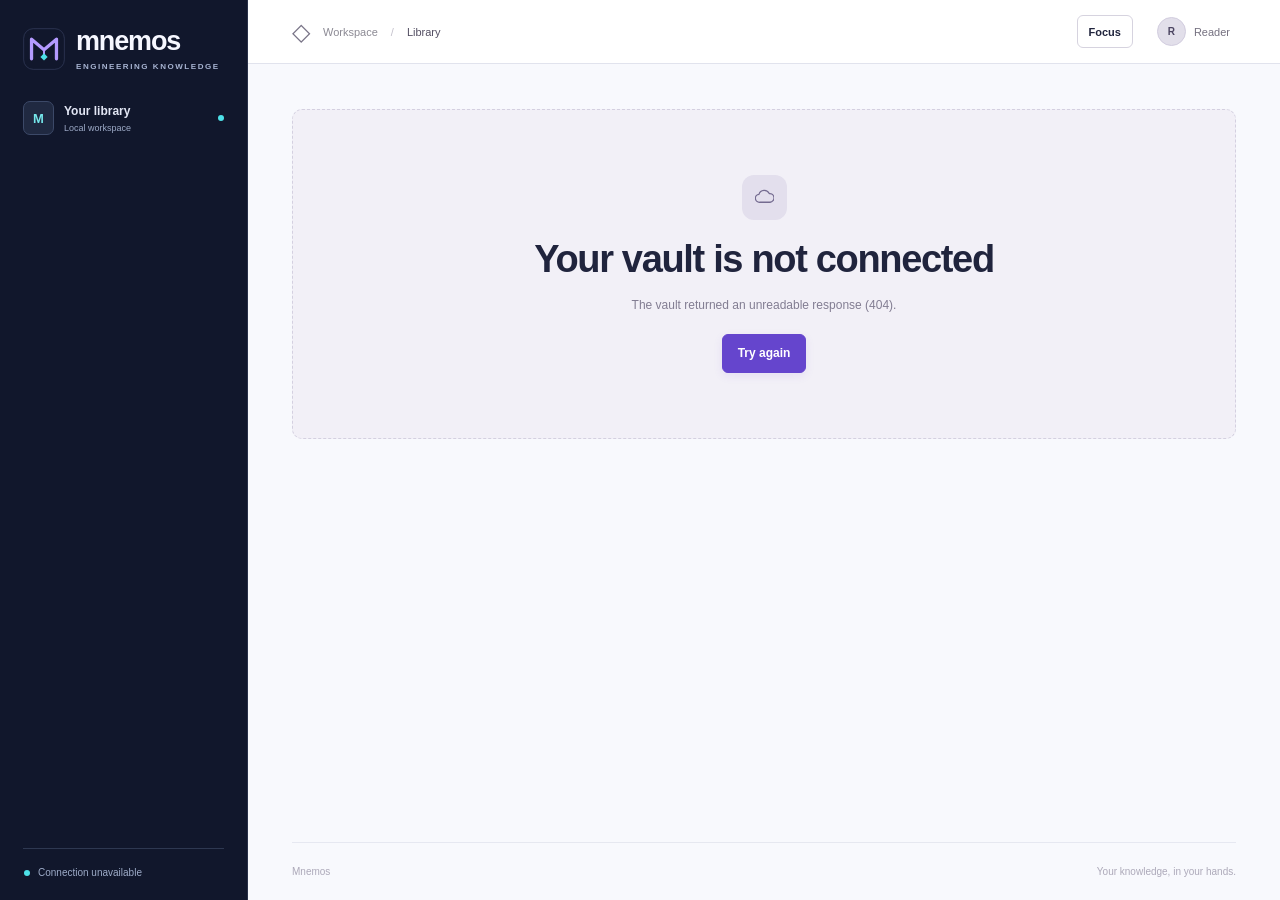
==== commit 81240455: "Simplify Mnemos navigation and add focused reading and writing" ====
--- a/web/index.html
+++ b/web/index.html
@@ -8,7 +8,6 @@
   <link rel="apple-touch-icon" href="mnemos-icon.png">
   <meta name="description" content="Mnemos — a searchable, portable home for engineering knowledge.">
   <title>Mnemos · Engineering knowledge</title>
-  <link rel="icon" href="data:image/svg+xml,%3Csvg xmlns='http://www.w3.org/2000/svg' viewBox='0 0 40 40'%3E%3Crect width='40' height='40' rx='10' fill='%231b4549'/%3E%3Cpath d='M9 29V11h5l6 9 6-9h5v18h-6V20l-5 7-5-7v9z' fill='%23e9edc5'/%3E%3C/svg%3E">
   <link rel="stylesheet" href="style.css">
   <script src="config.js"></script>
   <script src="app.js" defer></script>
@@ -18,16 +17,14 @@
   <div class="shell">
     <aside class="sidebar" aria-label="Main navigation">
       <a class="brand" href="#library" aria-label="Mnemos home"><span class="brand-mark" aria-hidden="true"><img src="mnemos-icon.svg" width="42" height="42" alt=""></span><span>mnemos<span class="brand-caption">ENGINEERING KNOWLEDGE</span></span></a>
-      <div class="workspace-label"><span class="workspace-icon">M</span><span>Engineering vault<small>Your team's shared memory</small></span><span class="live-dot" title="Vault connection"></span></div>
-      <span class="nav-label">WORKSPACE</span>
+      <div class="workspace-label"><span class="workspace-icon">M</span><span>Your library<small>Local workspace</small></span><span class="live-dot" title="Vault connection"></span></div>
       <nav id="navigation"></nav>
-      <div class="sidebar-note"><span class="eyebrow">BUILT TO LAST</span><p>Good work deserves<br>a reliable record.</p><span>Plain Markdown. Your files.<br>Connected with Obsidian.</span><div class="note-decoration" aria-hidden="true"><i></i><i></i><i></i></div></div>
       <div class="sidebar-bottom"><span class="storage-indicator"></span><span id="connection-label">Connecting to your vault…</span></div>
     </aside>
     <div class="workspace">
-      <header class="topbar"><div class="breadcrumb"><span class="breadcrumb-mark" aria-hidden="true">◇</span><span>Workspace</span><span class="slash">/</span><strong id="breadcrumb-view">Library</strong></div><div class="account-controls"><span id="preview-badge" class="preview-badge" hidden>Reader preview · sample library</span><button id="account-button" class="account-button" type="button"><span id="account-avatar" class="avatar">R</span><span id="account-role">Reader</span></button></div></header>
+      <header class="topbar"><div class="breadcrumb"><span class="breadcrumb-mark" aria-hidden="true">◇</span><span>Workspace</span><span class="slash">/</span><strong id="breadcrumb-view">Library</strong></div><div class="account-controls"><button id="focus-button" class="button small focus-button" type="button" data-action="toggle-focus" aria-pressed="false" title="Hide navigation while you work">Focus</button><span id="preview-badge" class="preview-badge" hidden>Reader preview · sample library</span><button id="account-button" class="account-button" type="button"><span id="account-avatar" class="avatar">R</span><span id="account-role">Reader</span></button></div></header>
       <main id="main" tabindex="-1"><div class="initial-loading"><span class="loader"></span><h1>Opening your knowledge vault</h1><p>Bringing your documentation together.</p></div></main>
-      <footer class="page-footer"><span>mnemos <span class="footer-dot">·</span> Made for work worth remembering.</span><span id="footer-version">Your knowledge, in your hands.</span></footer>
+      <footer class="page-footer"><span>Mnemos</span><span id="footer-version">Your knowledge, in your hands.</span></footer>
     </div>
   </div>
   <div id="overlay-root"></div>
--- a/web/style.css
+++ b/web/style.css
@@ -74,3 +74,119 @@
 .setup-progress li.current small{color:#c5b6f1}.setup-progress li.complete{color:#b6e6eb}
 .setup-progress li.complete>span{background:#183e49;border-color:#346b77;color:#7aebec}
 @media(max-width:720px){.sidebar{background:#11172c;border-bottom-color:#2e3851}.nav-item.active{background:transparent;color:#d7c4ff;border-bottom-color:#bca0ff}.brand-mark,.setup-sidebar .brand-mark{width:34px;height:34px}}
+
+/* Source-backed skill discovery and local package builder. */
+.skill-filters{display:flex;align-items:end;gap:20px;margin:20px 0}.skill-filters .field{flex:1;margin:0}.skill-filters>label{padding-bottom:12px}.skill-grid{display:grid;grid-template-columns:repeat(2,minmax(0,1fr));gap:18px}.skill-card{min-width:0;margin:0;display:flex;flex-direction:column}.skill-card h2{font-size:18px}.skill-card p,.skill-card details{font-size:12px;line-height:1.8;color:#5d647c}.skill-card .project-actions{margin-top:auto;padding-top:18px}.skill-badges{display:flex;gap:8px;flex-wrap:wrap;margin:14px 0}.skill-source{margin:12px 0}.skill-source small{display:block;font-size:10px;margin:4px;color:#626981}.skill-card summary,.skill-package summary{cursor:pointer}.skill-package{margin-top:24px;border-top:1px solid #e1e3ed;padding-top:20px}.skill-package p,.skill-package li{font-size:12px;line-height:1.8;overflow-wrap:anywhere}#skill-builder-slot>.panel{margin-bottom:24px}#skill-builds small{display:block;margin-top:7px;color:#626981;font-size:11px;line-height:1.7}#skill-builds .backup-row{gap:16px}#skill-builds .backup-row>div{min-width:0;overflow-wrap:anywhere}
+@media(max-width:900px){.skill-grid{grid-template-columns:1fr}.skill-filters{flex-wrap:wrap}.skill-filters .field{flex-basis:100%}#skill-builds .backup-row{align-items:start;flex-direction:column}}
+
+.skill-analysis-panel { margin-bottom:24px; }
+.analysis-import { margin-top:20px; }
+.analysis-import textarea, #analysis-pack textarea { width:100%; margin:10px 0; }
+.analysis-source-list { max-height:260px; overflow:auto; border:1px solid var(--border); border-radius:8px; margin:18px 0; }
+.analysis-source-list label { display:block; padding:8px; }
+.analysis-source-list small { display:block; margin-left:24px; }
+.skill-file-path { overflow-wrap:anywhere; white-space:normal; }
+.skill-folder-form { display:grid; gap:10px; margin-top:20px; }
+
+.skill-why { margin:18px 0; padding-left:14px; border-left:3px solid var(--primary); }
+.skill-why h3 { font-size:14px; margin:0 0 8px; }
+.skill-why p { margin:8px 0; }
+.skill-why .skill-why-evidence { font-size:13px; }
+.skill-why small { display:block; font-size:11px; opacity:.8; }
+
+/* Readable onboarding, using the same local navigation and role boundaries. */
+.getting-started{display:grid;gap:24px}.getting-started .panel{margin:0;min-width:0}.getting-started h2{font-size:23px;margin:0 0 16px}.getting-started h3{font-size:16px;line-height:1.5;margin:0 0 8px}.getting-started p,.getting-started dd{font-size:14px;line-height:1.8;color:#586179}.getting-started a:not(.button){color:#6545cd;text-underline-offset:3px;font-size:13px}.getting-intro{border-top:3px solid #6545cd}.getting-intro>.eyebrow{display:block;margin-bottom:16px}.getting-example{padding:18px 22px;margin:22px 0;background:#f2effc;border-left:3px solid #6545cd;border-radius:6px}.getting-example p{margin-bottom:0}.getting-example strong{font-size:15px}.getting-benefits{display:grid;grid-template-columns:repeat(3,minmax(0,1fr));gap:16px}.getting-benefits .panel{padding:22px}.getting-benefits h3{display:flex;gap:9px;align-items:center}.getting-benefits .icon{color:#6545cd;flex:none}.getting-benefits p{margin-bottom:0}.getting-steps{padding-left:26px;margin-bottom:0}.getting-steps>li{padding:8px 0 22px 12px}.getting-steps>li::marker{color:#6545cd;font-weight:600}.getting-steps>li:last-child{padding-bottom:0}.getting-steps p{margin:6px 0 10px}.getting-routes{display:grid;grid-template-columns:repeat(2,minmax(0,1fr));gap:28px;margin-top:22px}.getting-routes article{min-width:0}.getting-routes label{display:block;font-size:12px;margin:18px 0 8px;font-weight:550}.getting-routes textarea{width:100%;font:inherit;font-size:13px;line-height:1.7;padding:14px;resize:vertical;margin-bottom:12px}.getting-started .connection-help{font-size:12px}.getting-details{border-top:1px solid #e1e3ed;border-bottom:1px solid #e1e3ed;margin:22px 0;padding:17px 0}.getting-details summary{cursor:pointer;font-size:15px;font-weight:550}.getting-note-types dt{font-size:14px;font-weight:600;margin-top:18px}.getting-note-types dd{margin:4px 0 0}.getting-library-link{font-size:13px;line-height:1.8;margin:0 0 22px;color:#586179}.getting-library-link a{color:#6545cd;text-underline-offset:3px}
+@media(max-width:1000px){.getting-benefits{grid-template-columns:1fr}.getting-routes{grid-template-columns:1fr}}@media(max-width:600px){.getting-started h2{font-size:21px}.getting-steps{padding-left:20px}.getting-steps>li{padding-left:6px}.getting-example{padding:16px}}
+
+/* Task-first workspace: daily actions stay visible; occasional controls unfold. */
+.sidebar{overflow-y:auto;padding-top:26px}
+.workspace-label{margin-top:30px;margin-bottom:26px}
+#navigation{display:flex;flex-direction:column;gap:3px}
+.nav-group{margin-top:15px;border-top:1px solid #2e3851;padding-top:12px}
+.nav-group summary{cursor:pointer;font-size:12px;font-weight:500;color:#a7b3d1;padding:10px 12px;list-style-position:inside}
+.nav-group .nav-item{margin:3px 0}
+.nav-help{margin-top:20px}.nav-help .nav-item{font-size:12px;color:#a7b3d1}
+.sidebar-bottom{margin-top:auto;padding-top:18px;flex-shrink:0}
+.topbar{height:64px;background:#fff}
+.page-heading{align-items:center;margin-bottom:24px}
+.page-heading .eyebrow:empty{display:none}
+.page-heading h1{font-size:30px;letter-spacing:-.8px;margin-bottom:8px}
+.page-heading .button{margin-top:0}
+.search-box{box-shadow:none;margin-bottom:16px;background:#fff}
+.library-toolbar{border:0;margin-bottom:12px;padding:0}
+.library-filters{display:flex;gap:10px;flex-wrap:wrap}
+.library-filters select{min-height:36px;background:#fff;font-size:12px}
+.results-heading{margin-bottom:15px}
+.results-heading h2{font-size:16px}
+.document-grid.list{gap:0;border:1px solid #e0dfe7;border-radius:12px;background:#fff;overflow:hidden}
+.document-grid.list .document-card{display:grid;grid-template-columns:minmax(0,1fr) auto;gap:7px 20px;padding:21px 24px;border:0;border-bottom:1px solid #eeedf2;border-radius:0;transform:none;box-shadow:none}
+.document-grid.list .document-card:last-child{border-bottom:0}
+.document-grid.list .document-card:hover{background:#faf9fd}
+.document-grid.list .type-icon{display:none}
+.document-grid.list .card-type{grid-column:1;grid-row:1;font-size:10px;color:#706b80}
+.document-grid.list h3{grid-column:1;grid-row:2;font-size:17px;line-height:1.45}
+.document-grid.list .card-summary{grid-column:1;grid-row:3;display:-webkit-box;-webkit-line-clamp:1;min-height:0;font-size:13px;line-height:1.65;color:#696578;margin:0;padding:0}
+.document-grid.list .status{display:inline-flex;position:static;grid-column:2;grid-row:1/3;align-self:start;font-size:10px;margin-top:2px}
+.document-grid.list .card-footer{display:flex;grid-column:2;grid-row:3;justify-content:flex-end;padding:0;margin:0;font-size:11px;color:#777283}
+.document-grid.list .card-project{display:none}
+.document-grid.list .card-title{text-align:left}
+.page-footer{font-size:10px;opacity:.75}
+.focus-mode .sidebar,.focus-mode .page-footer{display:none}
+.focus-mode .workspace{margin-left:0;width:100%}
+.focus-mode #main{width:100%;max-width:1120px;margin-inline:auto}
+.focus-mode .topbar{position:sticky;top:0;z-index:16}
+.focus-button[aria-pressed="true"]{color:#6545cd;background:#f0edfa;border-color:#d8cfef}
+.focused-reader{width:100%;height:100%;box-shadow:none;animation:none}
+.focused-reader .reader-toolbar{padding:14px max(24px,calc((100vw - 900px)/2));background:#fff;gap:20px}
+.focused-reader .reader-scroll{padding:38px max(24px,calc((100% - 760px)/2)) 80px}
+.focused-reader .reader-type{margin-bottom:18px;gap:10px}
+.focused-reader .reader-type .type-icon{display:none}
+.focused-reader h1{font-size:34px;line-height:1.25;letter-spacing:-.7px}
+.focused-reader .reader-summary{font-size:16px;line-height:1.7;margin-bottom:18px}
+.focused-reader .markdown{font-size:15px;line-height:1.85;color:#363441}
+.focused-reader .markdown h2{font-size:23px;margin-top:30px}
+.reader-details{border-block:1px solid #e6e4ed;padding:13px 0;margin:24px 0}
+.reader-details summary{cursor:pointer;color:#716b80;font-size:12px}
+.reader-details .reader-meta{border:0;margin:0;padding:20px 0}
+.reader-details .reader-tag-list{margin:0 0 8px}
+.reader-back{color:#5d5572}
+.focused-capture{display:block;max-width:900px;margin-inline:auto}
+.focused-capture .panel{padding:28px}
+.focused-capture .import-control{padding:0 0 14px;margin-bottom:4px}
+.focused-capture .import-control strong{font-size:12px}
+.focused-capture .import-control p{font-size:11px;margin:5px 0 0}
+.focused-capture .code-editor{min-height:400px;font-size:14px;line-height:1.8}
+.capture-details{margin:22px 0;padding:16px 0;border-block:1px solid #e5e2ed}
+.capture-details summary{cursor:pointer;font-size:13px;font-weight:500;color:#605873}
+.capture-details[open] summary{margin-bottom:20px}
+.capture-details .field:last-child{margin-bottom:0}
+@media(max-width:720px){
+  .sidebar{position:relative;width:100%;height:auto;padding:16px 20px 12px;overflow:visible}
+  .sidebar .brand{margin-bottom:16px}.sidebar .brand-caption{display:none}
+  #navigation{display:flex;flex-direction:row;align-items:start;gap:4px;flex-wrap:wrap;overflow:visible}
+  #navigation .nav-item{padding:9px 10px;font-size:12px;white-space:nowrap;border-radius:6px;border:0}
+  #navigation .nav-item .icon{display:none}
+  .nav-group{margin:0;border:0;padding:0;position:relative}
+  .nav-group summary{padding:9px 10px;font-size:12px}
+  .nav-group[open]{background:#202941;border-radius:6px}
+  .nav-group[open] .nav-item{display:flex}
+  .nav-help{margin:0}.nav-help .nav-item{font-size:11px!important}
+  .sidebar-bottom{display:none}
+  .page-heading h1{font-size:26px}.page-heading .button{height:auto;width:auto;font-size:11px;padding:9px 12px;min-height:36px}
+  .page-heading p{font-size:12px}
+  .topbar{height:56px}.account-controls{gap:8px}.breadcrumb>span:not(.slash){display:none}
+  .library-filters{gap:6px}.library-filters select{max-width:165px;font-size:11px}
+  .document-grid.list .document-card{padding:17px;gap:6px 12px}
+  .document-grid.list h3{font-size:16px}.document-grid.list .card-summary{font-size:12px;-webkit-line-clamp:2}
+  .document-grid.list .status{font-size:9px}.document-grid.list .card-footer{font-size:10px}
+  .focused-reader .reader-toolbar{padding:12px 18px}.focused-reader .reader-scroll{padding:27px 24px 60px}
+  .focused-reader h1{font-size:28px}.focused-reader .reader-summary{font-size:14px}.focused-reader .markdown{font-size:14px}
+  .focused-capture .panel{padding:20px}.focused-capture .code-editor{font-size:13px}
+}
+@media(max-width:430px){
+  .document-grid.list .document-card{grid-template-columns:minmax(0,1fr) auto}
+  .document-grid.list .card-summary{grid-column:1/3;grid-row:3}
+  .document-grid.list .card-footer{grid-column:1/3;grid-row:4;justify-content:flex-start}
+  .library-toolbar{align-items:start}.library-filters{flex-direction:column}
+  .breadcrumb .slash{display:none}
+}
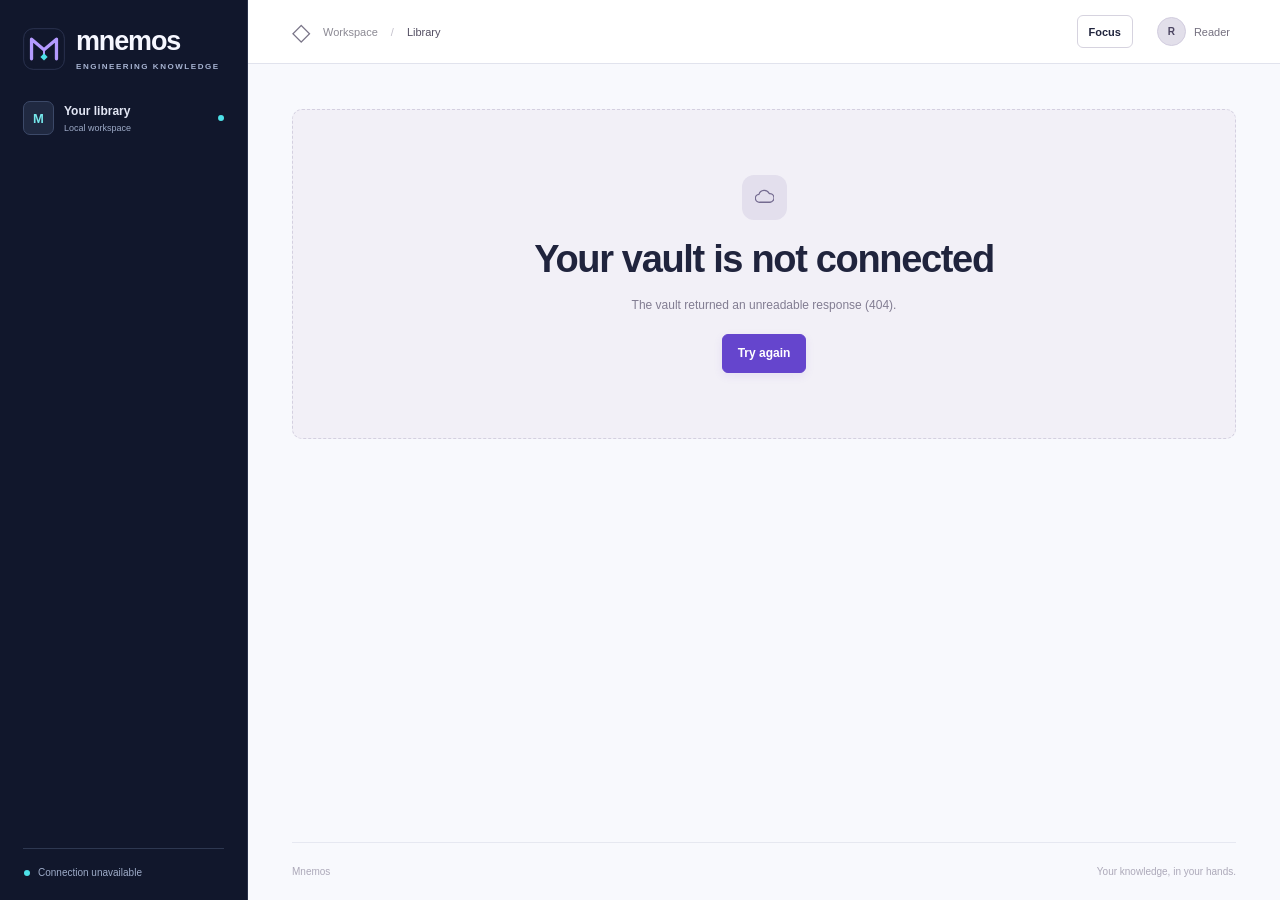
==== commit 4db2b09d: "Enforce project privacy and reviewed AI sharing with local authentication" ====
--- a/web/index.html
+++ b/web/index.html
@@ -9,6 +9,7 @@
   <meta name="description" content="Mnemos — a searchable, portable home for engineering knowledge.">
   <title>Mnemos · Engineering knowledge</title>
   <link rel="stylesheet" href="style.css">
+  <script src="local-access.js" defer></script>
   <script src="config.js"></script>
   <script src="app.js" defer></script>
 </head>
--- a/web/style.css
+++ b/web/style.css
@@ -190,3 +190,33 @@
   .library-toolbar{align-items:start}.library-filters{flex-direction:column}
   .breadcrumb .slash{display:none}
 }
+
+/* Projects describe systems; repository controls remain secondary. */
+.system-card { margin-bottom: 22px; }
+.system-members { display: grid; grid-template-columns: repeat(auto-fit,minmax(200px,1fr)); gap: 12px; margin: 20px 0; border-top: 1px solid var(--border); padding-top: 18px; }
+.system-members > div { padding: 12px; border-left: 2px solid #8b7cf8; background: rgba(139,124,248,.04); }
+.system-members small { display: block; margin-top: 6px; line-height: 1.5; }
+.system-editor { width: min(840px,96vw); max-height: 90vh; overflow: auto; }
+.relationship-row { display: grid; grid-template-columns: repeat(3,minmax(0,1fr)); gap: 10px; padding: 14px 0; border-bottom: 1px solid var(--border); }
+.relationship-row label { display: grid; gap: 6px; font-size: 12px; }
+.relationship-description-label { grid-column: 1 / -1; }
+.repository-settings > summary { font-size: 18px; margin: 22px 0; cursor: pointer; }
+@media(max-width:720px) { .relationship-row { grid-template-columns: 1fr; } .system-card .connection-card-title { flex-wrap: wrap; } }
+
+/* Privacy is explained at the decision, not hidden in a separate policy document. */
+.privacy-mode-grid { display:grid; grid-template-columns:repeat(auto-fit,minmax(230px,1fr)); gap:16px; }
+.privacy-mode-grid h2 { font-size:17px; }
+.privacy-choices { border:1px solid var(--border); border-radius:12px; padding:18px; margin:20px 0; }
+.privacy-choices label { display:flex; align-items:flex-start; gap:10px; padding:10px 0; cursor:pointer; }
+.privacy-choices input { width:auto; margin-top:4px; }
+.privacy-choices small { display:block; line-height:1.65; margin-top:4px; }
+.privacy-choices p, .privacy-note small { font-size:12px; line-height:1.7; }
+.privacy-note { display:flex; align-items:center; justify-content:space-between; gap:20px; margin:12px 0; }
+.privacy-note h3 { margin:0; }
+.privacy-badge { display:flex; align-items:center; gap:8px; font-size:12px; }
+.privacy-review-record { max-height:40vh; overflow:auto; white-space:pre-wrap; overflow-wrap:anywhere; padding:16px; border:1px solid var(--border); border-radius:8px; font-size:12px; }
+.privacy-confirm { display:flex; gap:12px; align-items:flex-start; line-height:1.65; }
+.privacy-confirm input { width:auto; margin-top:6px; }
+@media(max-width:600px) { .privacy-note { align-items:flex-start; flex-direction:column; } }
+
+.privacy-review-content { max-height:42vh; overflow:auto; padding:18px; border:1px solid var(--border); border-radius:10px; margin:18px 0; }
